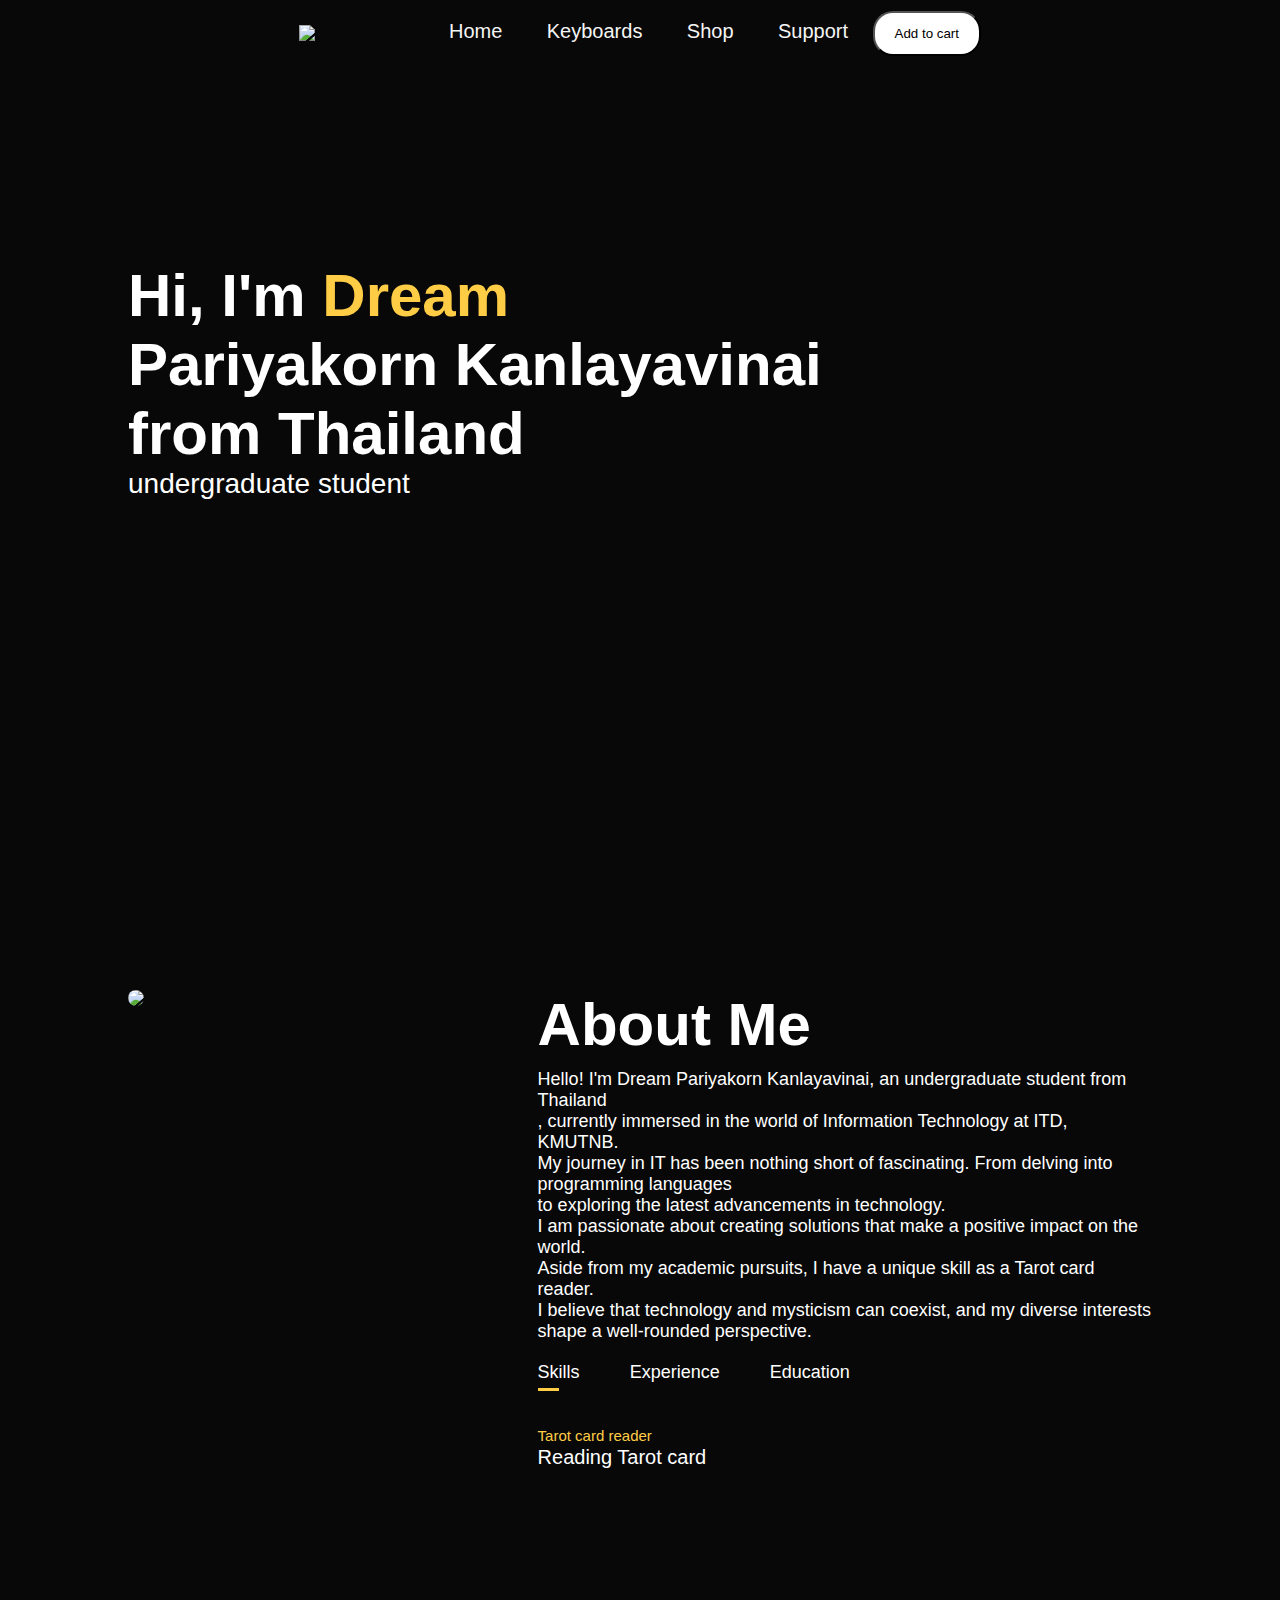
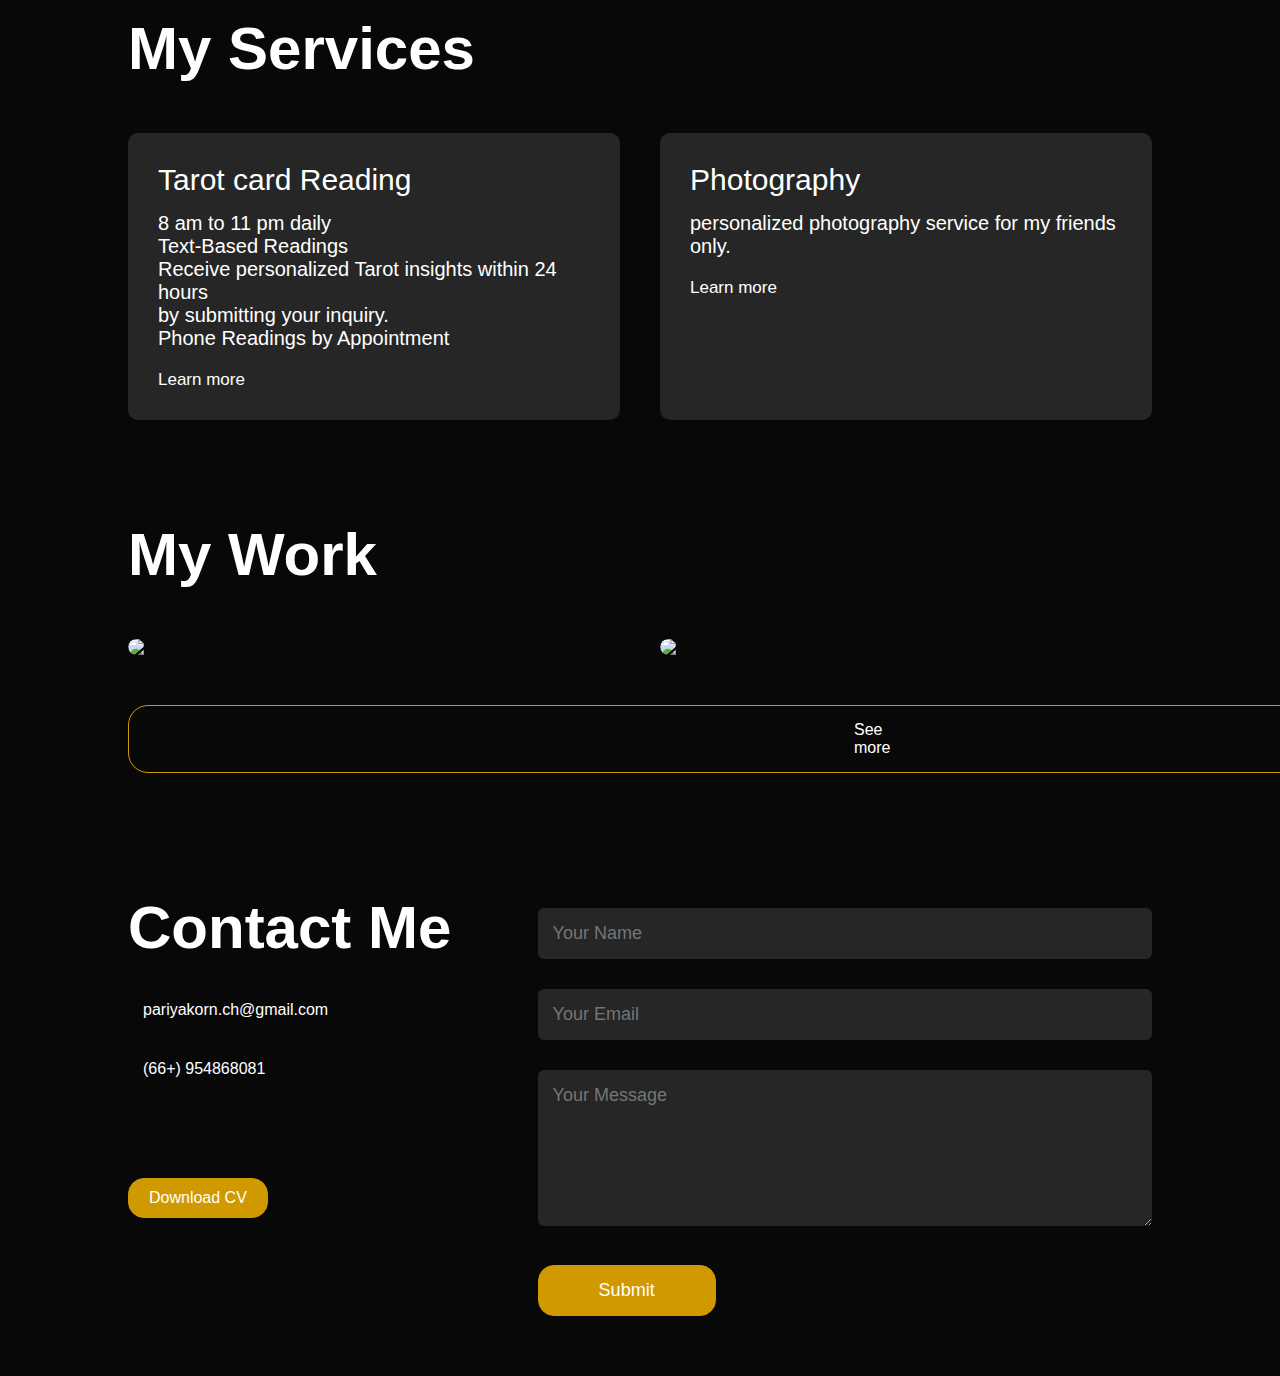
==== Project_I-Landing Page/index.html @ 64e2fbdd "kjkljl" ====
<!DOCTYPE html>
<html lang="en">
<head>
    <meta charset="UTF-8">
    <meta http-equiv="X-UA-Compatible" content="IE=edge">
    <meta name="viewport" content="width=device-width, initial-scale=1.0">
    <title>Landing Page</title>
    <link rel="stylesheet" href="style.css">
    <!-- link this file to another file by link -->
    <script src="https://kit.fontawesome.com/a10b6f4a52.js" crossorigin="anonymous"></script>
</head>
<body>
<div id="header">
    <div class="container">
        
        <nav class="nav">
            <div class="main-nav">
                <img src="images/LastOneLogo.png " class="logo">
            <ul class="link", id="sidemenu">
                
                <li><a href="#header">Home</a></li>
                <li><a href="#keyboard">Keyboards</a></li>
                <li><a href="#shop">Shop</a></li>
                <li><a href="#Support">Support</a></li>

                <nav class="sub-nav">
                    
                    <button a  href="#" class="buy"><i class="fas fa-shopping-cart"></i>Add to cart</a>
                </nav>

              
                
                
            </ul>
            

            </div>

           



        </nav>
 
       

        





        <div class="header-text">
        <h1>Hi, I'm <span>Dream</span>
            <br> Pariyakorn Kanlayavinai <br>from Thailand</h1>
        <p>undergraduate student</p>
        </div>
    </div>
</div>
<!-- --------about-------- -->
<div id="about">
<div class="container">
 <div class="row">
    <div class="about-col-1">
        <img src="images/dreampic13.jpg" />
    </div>
    
    <div class="about-col-2">
        <h1 class="subtitle">About Me</h1>
        <p>Hello! I'm Dream Pariyakorn Kanlayavinai, an undergraduate student from Thailand
            <br>, currently immersed in the world of Information Technology at ITD, KMUTNB.
            <br> My journey in IT has been nothing short of fascinating. From delving into programming languages 
            <br>to exploring the latest advancements in technology.
             <br>I am passionate about creating solutions that make a positive impact on the world.
            <br>Aside from my academic pursuits, I have a unique skill as a Tarot card reader. 
            <br>I believe that technology and mysticism can coexist, and my diverse interests shape a well-rounded perspective.</p>

        <div class="tabtitle">
            <p class="tab-links active-link" onclick="opentab('skills')">Skills</p>
            <p class="tab-links" onclick="opentab('experience')">Experience</p>
            <p class="tab-links" onclick="opentab('education')">Education</p>
        </div>
        <div class="tab-contents active-tab" id="skills">
            <ul>
                <li><span>Tarot card reader</span><br>Reading Tarot card </li>
                
        
            </ul>
        </div>

        <div class="tab-contents" id="experience">
            <ul>
                <li><span>2021 - Current</span><br>Tarot card reader </li>
                <li><span>2020</span><br>Staff of Teacher's Day Observation Ceremony
                <br>at Satriwithaya School</li>
                <li><span>2020</span><br>Student council at Satriwithaya School</li>
                <li><span>2020</span><br>Class leader at Satriwithaya School</li>
            </ul>
        </div>

        <div class="tab-contents" id="education">
            <ul>
                <li><span>Current</span><br>ITD, KMUTNB</li>
                <li><span>2022</span><br>General Education Development Diploma</li>
                <li><span>2019</span><br>Math Classroom, Satriwithaya School</li>
            </ul>
        </div>
    </div>
 </div>
</div>
</div>
<!-- -------service-------- -->

<div id="services">
    <div class="container">
        <h1 class="subtitle">My Services</h1>
        <div class="services-list">
            <div>
                <i class="fa-solid fa-wand-magic-sparkles"></i>
                <h2>Tarot card Reading</h2>
                <p>8 am to 11 pm daily
                    <br>Text-Based Readings
                    <br>Receive personalized Tarot insights within 24 hours 
                    <br>by submitting your inquiry.
                <br>Phone Readings by Appointment
                </p>
                <a href="https://instagram.com/d_dreaminn?igshid=MTNiYzNiMzkwZA%3D%3D&utm_source=qr">
                    Learn more</a>
            </div>

            <div>
                <i class="fa-solid fa-camera"></i>
                <h2>Photography</h2>
                <p>personalized photography service for my friends only.</p>
                <a href="https://drive.google.com/drive/folders/1_X9T_u9dDRBjNhxopcc8RG3GTYtfMDlb?usp=drive_link">
                    Learn more</a>
            </div>

            
        
        
        
        
        
        </div>
    </div>
</div>
<!-- --------portfolio----------- -->


<div id="portfolio">

    <div class="container">
        <h1 class="subtitle">My Work</h1>
            <div class="work-list">
    <div class="work">
        <img src="images/work03.jpg">
        <div class="layer">
            <h3>Tarot Readings</h3>
            <p>Tarot readings can provide individuals with insights 
                <br>into their lives
                , helping them gain a better understanding of current situations, relationships, and personal challenges.
            <br>Which can empower individuals to make informed decisions. 
            <br>By offering a different perspective on their circumstances. </p>
            <a href="https://instagram.com/d_dreaminn?igshid=MTNiYzNiMzkwZA%3D%3D&utm_source=qr">
                <i class="fa-solid fa-arrow-up-right-from-square"></i></a>
        </div>


    </div>

    <div class="work">
    <img src="images/work05.jpg">
    <div class="layer">
        <h3>Freelance Photographer</h3>
        <p>Photographers have the ability to freeze moments in time,
            <br> preserving memories for individuals, families, and communities. 
            <br>This aspect of the job can be personally rewarding and meaningful.</p>
        <a href="https://instagram.com/midnightspace.pic?igshid=MTNiYzNiMzkwZA%3D%3D&utm_source=qr">
            <i class="fa-solid fa-arrow-up-right-from-square"></i></a>
    </div>

    </div>






            </div>
<a href="https://www.instagram.com/s/aGlnaGxpZ2h0OjE3OTI0MzA3ODI2NzI4NDEw?story_media_id=2618883018173754652&igshid=MzRlODBiNWFlZA==" 
class="btn">See more</a>
    </div>
</div>

<!-- --------contact---------- -->
<div id="contact">
    <div class="container">
        <div class="row">
            <div class="contact-left">
                <h1 class="subtitle">Contact Me</h1>
                <p><i class="fa-solid fa-paper-plane"></i>pariyakorn.ch@gmail.com</p>
                <p><i class="fa-solid fa-phone"></i>(66+) 954868081</p>
                
                <div class="social-icon">
                    <a href="https://www.facebook.com/pariyakorn.kanlayavinai"><i class="fa-brands fa-facebook"></i></a>
                    <a href="https://instagram.com/d_dreaminn?igshid=MTNiYzNiMzkwZA%3D%3D&utm_source=qr">
                        <i class="fa-brands fa-square-instagram"></i></a>
                    <a href="https://line.me/ti/p/OzZ4C4pS9g"><i class="fa-brands fa-line"></i></a>
                    
                </div>
                <a href="images/Pariyakorn-cv.pdf" download class="btn2 btn3">Download CV</a>
            </div>
            <div class="contact-right">
                <form name="submit-to-google-sheet">
                    <input type="text" name="Name" placeholder="Your Name" required>
                    <input type="email" name="Email" placeholder="Your Email" required>
                    <textarea name="Message" rows="6" placeholder="Your Message" required></textarea>
                    <button type="submit" class="btn2 btn4">Submit</button>
                </form>
                <span id = "msg"></span>
            </div>
        </div>
    </div>
   
</div>

<form name="submit-to-google-sheet">
    
  </form>
   
  <script>
    const scriptURL = 'https://script.google.com/macros/s/AKfycby9suZ0kDN1NLi9t87YFMqX18UCsh56i9BEvLGfGv8i97RIwNZpFeJM4MzlOVLIePM4/exec'
    const form = document.forms['submit-to-google-sheet']
    const msg = document.getElementById("msg")
  
    form.addEventListener('submit', e => {
      e.preventDefault()
      fetch(scriptURL, { method: 'POST', body: new FormData(form)})
        .then(response => {
            msg.innerHTML = "Message sent successfully"
            setTimeout(function(){
                msg.innerHTML = " "
            
        },5000)

        form.reset()
    })
        .catch(error => console.error('Error!', error.message))
    })
  </script>
















<script>

var tablinks = document.getElementsByClassName("tab-links");
var tabcontents = document.getElementsByClassName("tab-contents");

function opentab(tabname) {
    for (var i = 0; i < tablinks.length; i++) {
        tablinks[i].classList.remove("active-link");
    }
    for (var i = 0; i < tabcontents.length; i++) {
        tabcontents[i].classList.remove("active-tab");
    }
    event.currentTarget.classList.add("active-link");
    document.getElementById(tabname).classList.add("active-tab");
}

</script>





</body>
</html>
---- Project_I-Landing Page/style.css ----
*{
    margin: 0;
    padding: 0;
    font-family: 'Poppins', sans-serif;
    box-sizing: border-box;
    
    }
    html{
        scroll-behavior: smooth;
    }
    
    
    
    body{
        background: #080808;
        color: #fff;
    }
    #header{
        width: 100%;
        height: 100vh;
        background-image: url("images/dreampic11.jpg");
        /* folder's name / name of the pic */
        background-size: cover;
        background-position: center;
        
    }
    .container{
        padding: 10px 10%;
    }
    
    .main-nav {
        display: flex;
        align-items: center;
        justify-content: center;
        flex-wrap: wrap;
    }
    
    .sub-nav {
        display: inline-flex;
        align-items: stretch;
        justify-content: space-between;
        flex-wrap: wrap;
    }
    
    .logo {
        width: 130px;
        justify-content: space-between;
    
    }
    
    .buy {
        background-color: white;
        padding: 13px 20px;
        border-radius: 20px;
        justify-content: space-between;
    }

    .buy::after{
        transition: 1s;
    }

    .buy:hover{
        cursor: pointer;
        transition: 1s;
        background-color: rgb(181, 126, 92);
        
    }
    
    
    nav ul li{
        display: inline-block;
        list-style: none;
        margin: 10px 20px;
        align-items: center;
    }
    
    nav ul li a{
        color: whitesmoke;
        text-decoration: none;
        font-size: 20px;
        position: center;
    }
    nav ul li a::after{
        content: '';
        width: 0;
        height: 3px;
        background: rgb(255, 205, 69);
        position: absolute;
        left: 0;
        bottom: -6px;
        transition: 0.5s;
    }
    nav ul li a:hover::after{
        width: 100%;
    }
    
    .header-text{
        margin-top: 20%;
        font-size: 28px;
        color       : white;
    
    }
    .header-text h1{
        font-size: 60px;
        margin-top: 20px;
        color: white;
    }
    .header-text h1 span{
        color: rgb(255, 205, 69);
    }
    /* --------about---------- */
    #about{
        padding: 80px 0;
        color: white;
    }
    .row{
        display: flex;
        /* to get the text side by side (flex) */
        justify-content: space-between;
        flex-wrap: wrap;
    }
    .about-col-1{
        flex-basis: 35%;
        /* size of flex item */
    }
    .about-col-1 img{
        width: 100%;
        border-radius: 15px;
    }
    .about-col-2{
        flex-basis: 60%;
        
    }
    .about-col-2 p{
        font-size: 18px;
    }
    .subtitle{
        font-size: 60px;
        font-weight: 600;
        color: white;
        margin-bottom: 10px;
    }
    .tabtitle{
        display: flex;
        margin: 20px 0 40px;
    }
    .tab-links{
        margin-right: 50px;
        font-size: 18px;
        font-weight: 500;
        cursor: pointer;
        position: relative;
    }
    .tab-links::after{
        content: '';
        width: 0;
        height: 3px;
        background: rgb(255, 205, 69);
        position: absolute;
        left: 0;
        bottom: -8px;
        transition: 0.5s;
    }
    
    .tab-links.active-link::after{
    width: 50%;
    }
    
    .tab-contents ul li{
        list-style: none;
        margin: 15px 0;
        font-size: 20px;
    }
    
    .tab-contents ul li span{
        color: rgb(255, 205, 69);
        font-size: 15px;
        
    }
    .tab-contents{
        display: none;
    }
    
    .tab-contents.active-tab{
        display: block;
    }
    
    .sub-title{
        font-size: 60px;
        font-weight: 600;
        color: white;
        margin-left: 200px;
        width: 100%;
    
    }
    
    #resume{
    padding: 50px 0;
    }
    
    /* --------services-------- */
    #services{
        padding: 30px 0;
    }
    .services-list{
        display: grid;
        grid-template-columns: repeat(auto-fit, minmax(250px, 1fr));
        grid-gap: 40px;
        margin-top: 50px;
    }
    
    .services-list div{
        background: #262626;
        padding: 30px;
        font-size: 13px;
        font-weight: 300;
        border-radius: 10px;
        transition: background 0.5s, transform 0.5s;
    }
    
    .services-list div i{
        font-size: 50px;
        margin-bottom: 30px;
    }
    
    .services-list div h2{
        font-size: 30px;
        font-weight: 500;
        margin-bottom: 15px;
    
    }
    
    .services-list div a{
        text-decoration: none;
        color: white;
        font-size: 17px;
        margin-top: 20px;
        display: inline-block;
    }
    
    .services-list div:hover{
        background: rgb(209, 153, 0);
        transform: translateY(-10px);
        /* translateY = translate to xyz, so this code will move little bit to the right */
    }
    .services-list p{
        font-size: 20px;
    }
    
    
    /* --------portfolio--------- */
    
    #portfolio{
        padding: 50px 0;
    }
    
    .work-list{
        display: grid;
        grid-template-columns: repeat(auto-fit, minmax(250px, 1fr));
        grid-gap: 40px;
        margin-top: 50px;
    }
    
    .work{
        border-radius: 10px;
        position: relative;
        overflow: hidden;
    }
    
    .work img{
        width: 100%;
        border-radius: 10px;
        display: block;
        transition: transform 0.5s;
    }
    
    .layer{
        width: 100%;
        height: 0;
        background: linear-gradient(rgba(0, 0, 0,0.5), rgb(209, 153, 0));
        border-radius: 10px;
        position: absolute;
        left: 0;
        bottom: 0;
        overflow: hidden;
        display: flex;
        align-items: center;
        justify-content: center;
        flex-direction: column;
        padding: 0 40px;
        text-align: center;
        font-size: 22px;
        transition: height 0.5s;
    }
    
    .layer h3{
        font-weight: 500;
        margin-bottom: 20px;
    }
    
    .layer a{
        margin-top: 20px;
        color: rgb(209, 153, 0);
        text-decoration: none;
        font-size: 18px;
        line-height: 60px;
        background: white;
        width: 60px;
        height: 60px;
        border-radius: 50%;
        text-align: center;
    }
    .work:hover img{
        transform: scale(1.1);
    }
    
    .work:hover .layer{
        height: 100%;
    }
    
    .btn{
        display: block;
        margin: 50px auto;
        width: fit-content;
        border: 1px solid rgb(209, 153, 0);
        padding: 15px 725px;
        border-radius: 20px;
        text-decoration: none;
        color: white;
        transition: background 0.5s;
    }
    
    .btn:hover{
        background: rgb(209, 153, 0);
    }
    
    /* ------contact-------- */
    
    .contact-left{
        flex-basis: 35%;
    }
    
    .contact-right{
        flex-basis: 60%;
    }
    
    .contact-left p{
        margin-top: 30px;
    }
    
    .contact-left p i{
        color: rgb(255, 205, 69);
        margin-right: 15px;
        font-size: 25px;
    }
    
    .social-icon{
        margin-top: 30px;
    }
    
    .social-icon a{
        text-decoration: none;
        font-size: 30px;
        margin-right: 15px;
        color: #ababab;
        display: inline-block;
        transition: transform 0.5s;
    }
    
    .social-icon a:hover{
        color: rgb(255, 205, 69);
        transform: translateY(-5px);
    
    }
    
    
    
    .btn2 {
        display: inline-block;
        margin: 50px auto;
        padding: 10px 20px; /* Adjust the padding as needed */
        border: 1px solid rgb(209, 153, 0);
        border-radius: 16px;
        text-decoration: none;
        color: white;
        transition: background 0.5s;
        transition: transform 0.5s;
    }
    
    .btn2:hover {
        background: rgb(209, 153, 0);
        transform: translateY(-3px);
    }
    
    .btn2.btn3{
        display: inline block;
        background-color: rgb(209, 153, 0);
    }
    
    .btn2.btn4 {
        display: inline-block;
        margin: 50px auto;
        padding: 10px 20px; /* Adjust the padding as needed */
        border: 1px solid rgb(209, 153, 0);
        border-radius: 16px;
        text-decoration: none;
        color: white;
        background-color: rgb(209, 152, 0);
        transition: background 0.5s;
        transition: transform 0.5s;
    }
    
    .btn2.btn4:hover {
        background: rgb(209, 153, 0);
        transform: translateY(-3px);
    }
    
    .contact-right form{
        width: 100%;
    }
    form input, form textarea{
        width: 100%;
        border: 0;
        outline: none;
        background: #262626;
        padding: 15px;
        margin: 15px 0;
        color: #fff;
        font-size: 18px;
        border-radius: 6px;
        
    }
    form .btn2.btn4{
        padding: 14px 60px;
        font-size: 18PX;
        margin-top: 20PX;
        cursor: pointer;
    
    }
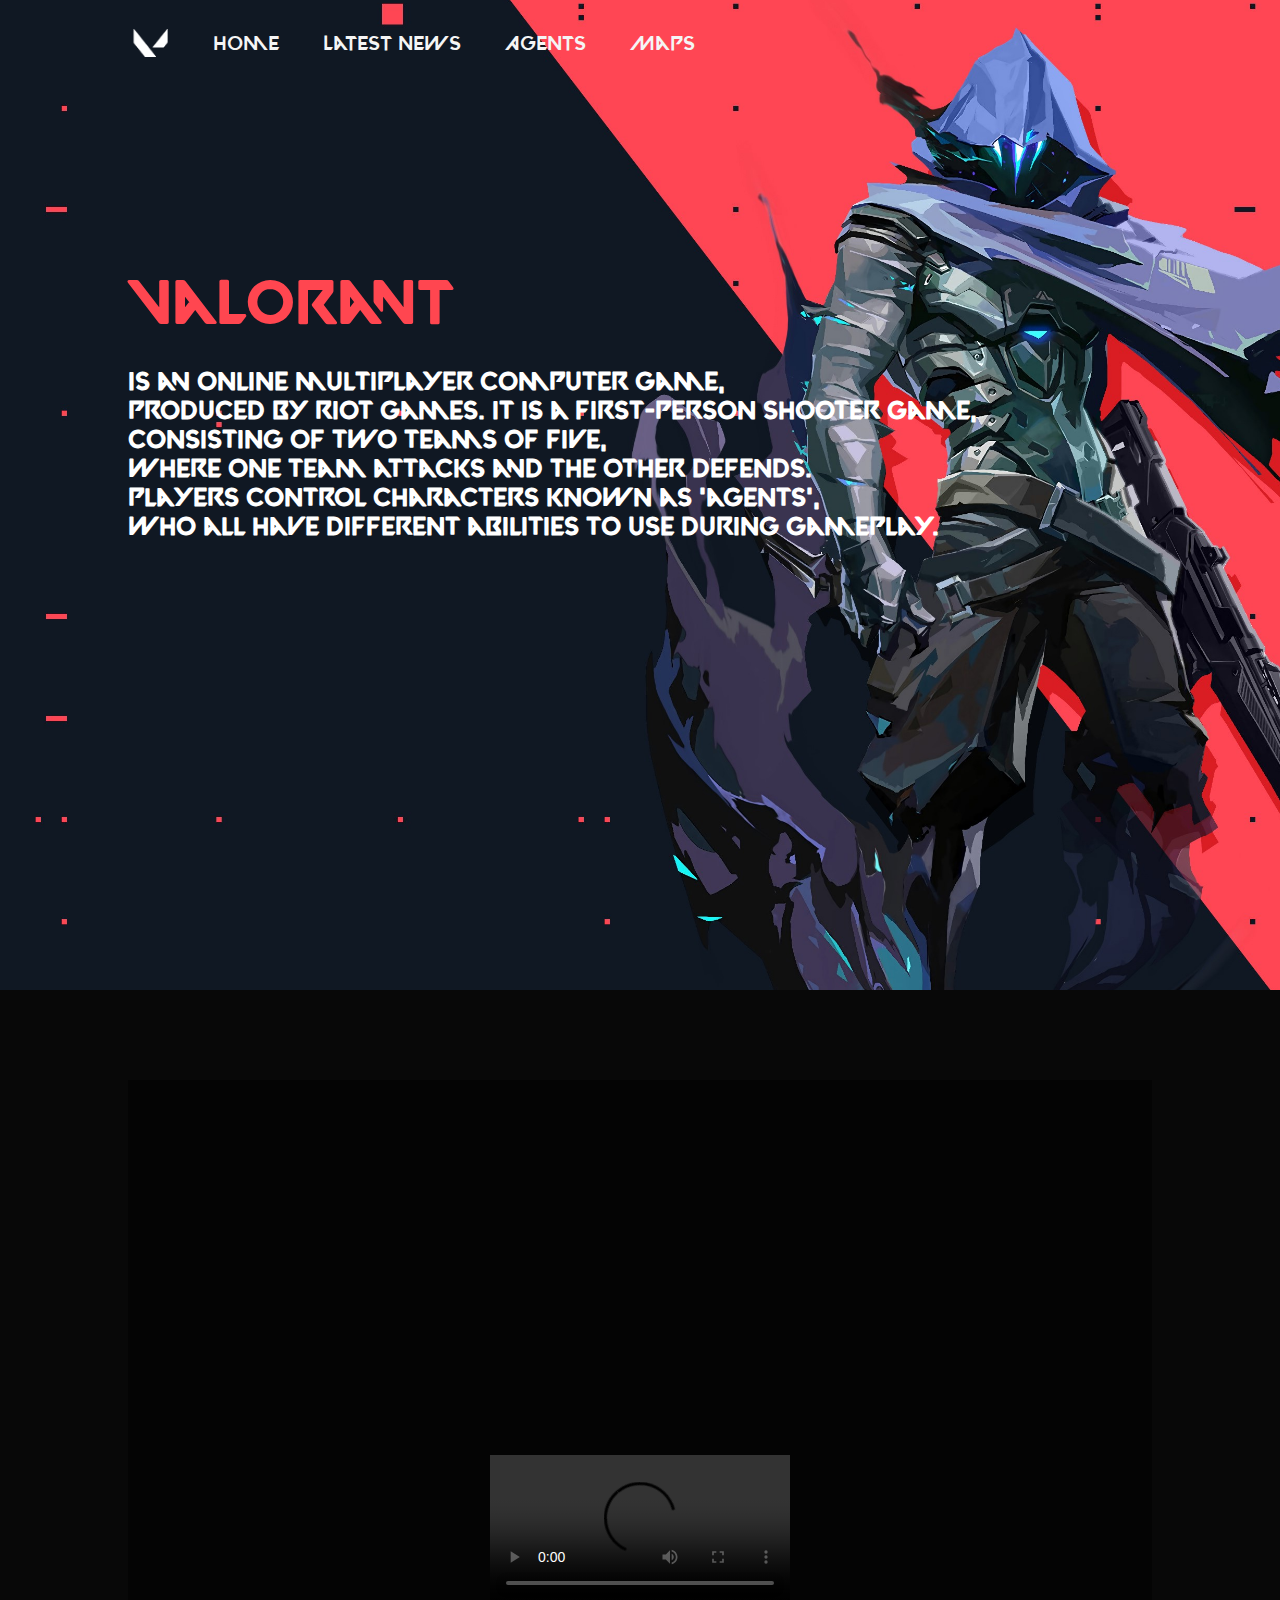
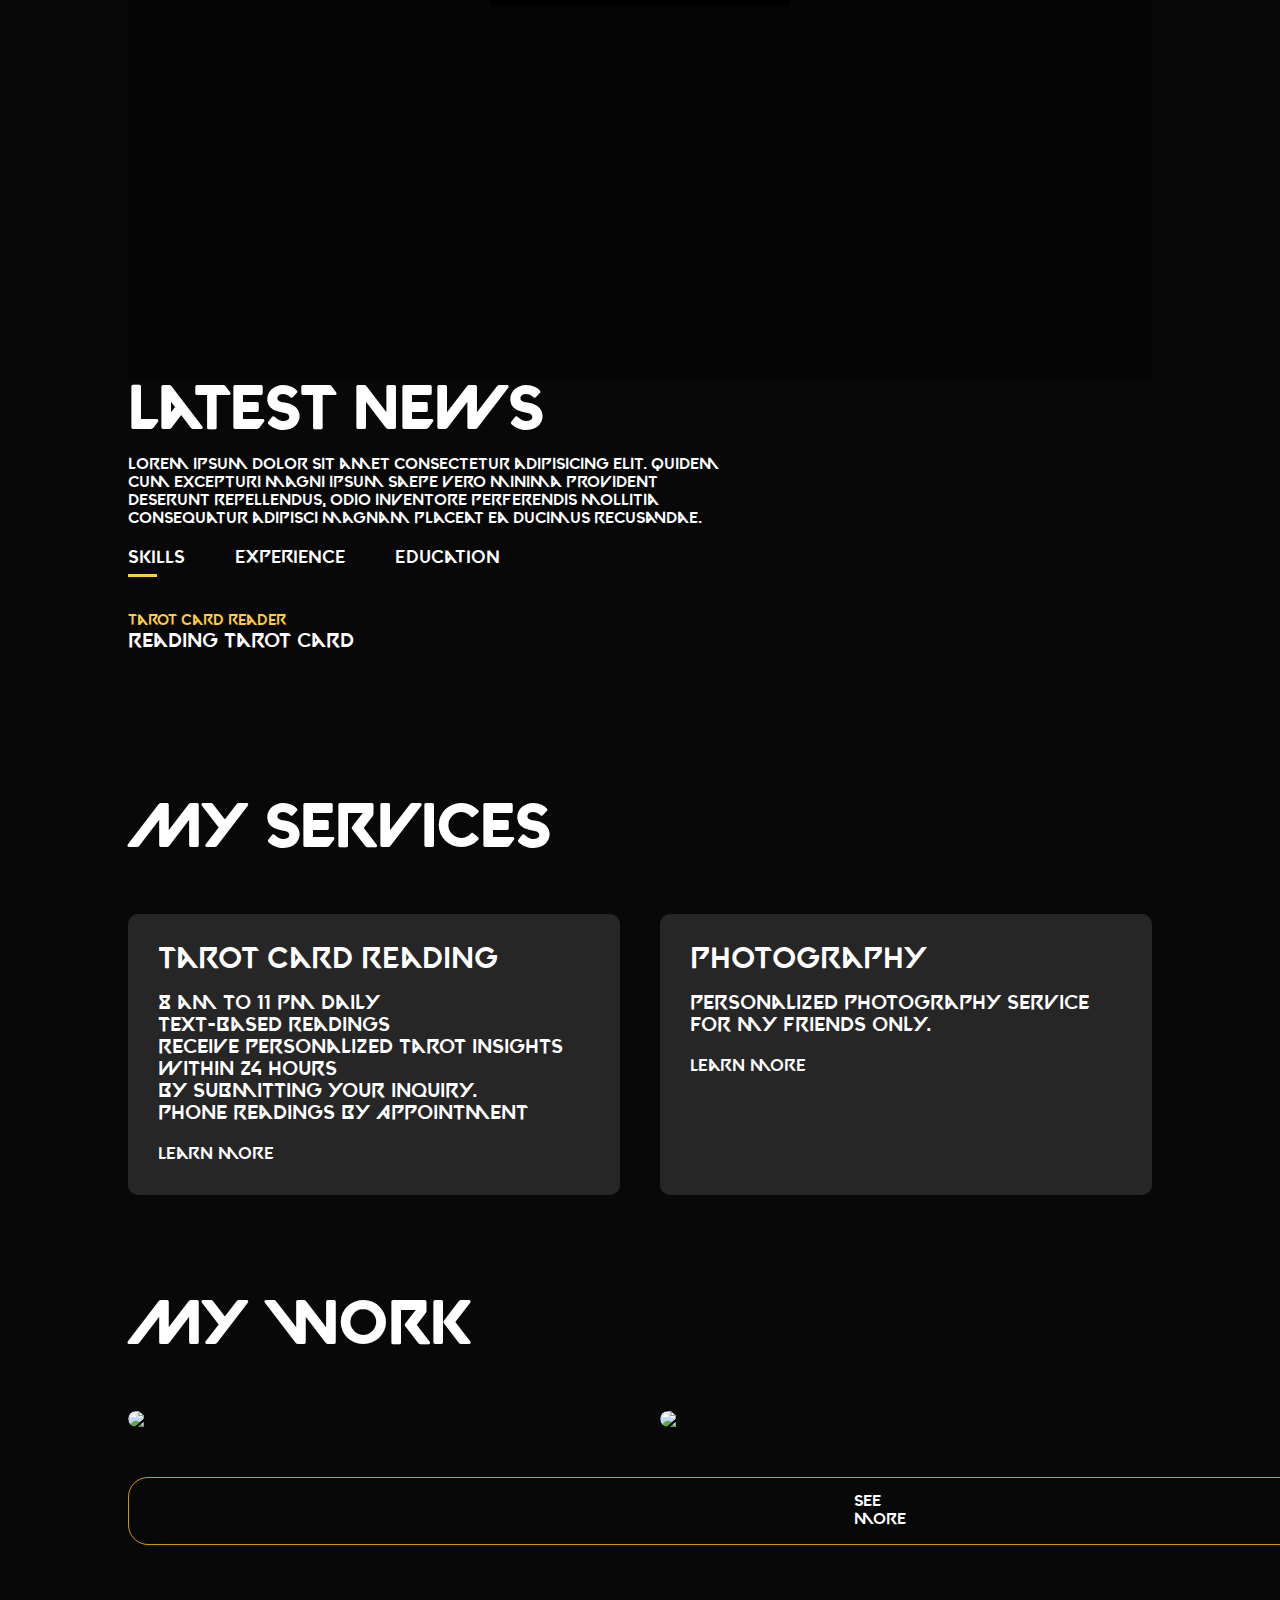
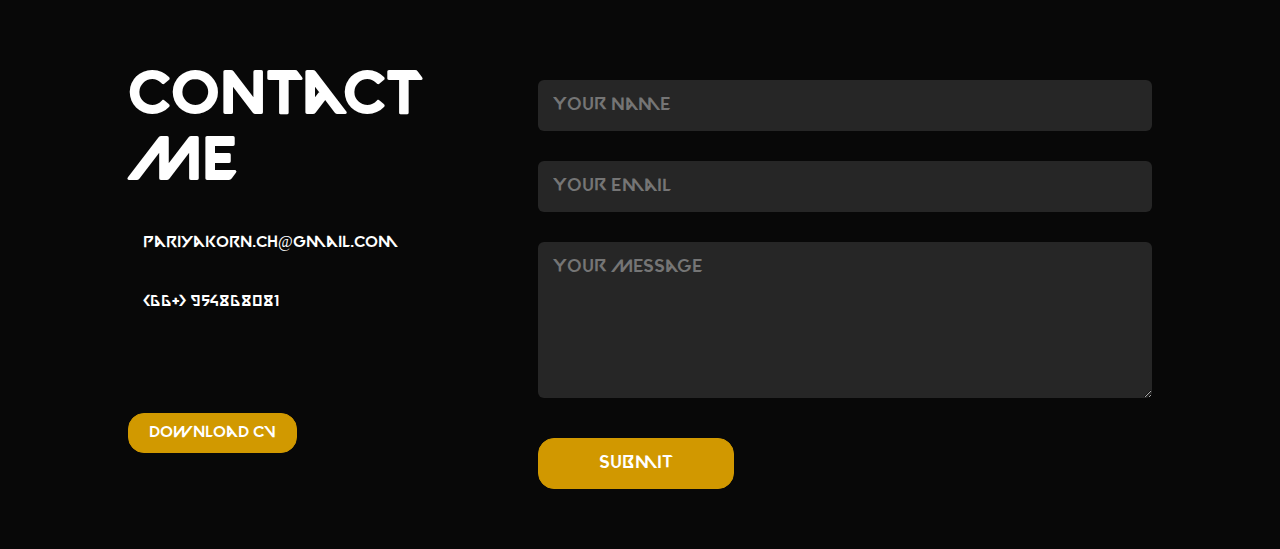
==== commit 5e167c50: "i hate coding" ====
--- a/Project_I-Landing Page/index.html
+++ b/Project_I-Landing Page/index.html
@@ -4,7 +4,7 @@
     <meta charset="UTF-8">
     <meta http-equiv="X-UA-Compatible" content="IE=edge">
     <meta name="viewport" content="width=device-width, initial-scale=1.0">
-    <title>Landing Page</title>
+    <title>Portfolio-Website</title>
     <link rel="stylesheet" href="style.css">
     <!-- link this file to another file by link -->
     <script src="https://kit.fontawesome.com/a10b6f4a52.js" crossorigin="anonymous"></script>
@@ -12,48 +12,34 @@
 <body>
 <div id="header">
     <div class="container">
-        
-        <nav class="nav">
-            <div class="main-nav">
-                <img src="images/LastOneLogo.png " class="logo">
+    
+        <nav>
+            <a href="index.html" class="logo-container">
+                <img src="img/Logo.png" alt="logo" class="logo">
+            </a>
+            
+
             <ul class="link", id="sidemenu">
-                
                 <li><a href="#header">Home</a></li>
-                <li><a href="#keyboard">Keyboards</a></li>
-                <li><a href="#shop">Shop</a></li>
-                <li><a href="#Support">Support</a></li>
-
-                <nav class="sub-nav">
-                    
-                    <button a  href="#" class="buy"><i class="fas fa-shopping-cart"></i>Add to cart</a>
-                </nav>
-
-              
-                
-                
-            </ul>
-            
-
-            </div>
-
+                <li><a href="#News">latest News</a></li>
+                <li><a href="#Agents">Agents</a></li>
+                <li><a href="#Maps">Maps</a></li>
+                
+                
+                
+            </ul>
            
-
-
-
         </nav>
- 
-       
-
-        
-
-
-
-
 
         <div class="header-text">
-        <h1>Hi, I'm <span>Dream</span>
-            <br> Pariyakorn Kanlayavinai <br>from Thailand</h1>
-        <p>undergraduate student</p>
+        <h1> <span>Valorant</span>
+            <br><br> is an online multiplayer computer game,
+             <br>produced by Riot Games. It is a first-person shooter game, 
+             <br>consisting of two teams of five, 
+             <br>where one team attacks and the other defends. 
+             <br>Players control characters known as ‘agents’,
+             <br> who all have different abilities to use during gameplay. </h1>
+        
         </div>
     </div>
 </div>
@@ -62,18 +48,26 @@
 <div class="container">
  <div class="row">
     <div class="about-col-1">
-        <img src="images/dreampic13.jpg" />
+        <div class="video-overlay">
+
+            <video controls>
+                <source src="ValoWP.mp4" type="video/mp4" class="video">
+            </video>
+
+        </div>
+        
     </div>
     
     <div class="about-col-2">
-        <h1 class="subtitle">About Me</h1>
-        <p>Hello! I'm Dream Pariyakorn Kanlayavinai, an undergraduate student from Thailand
-            <br>, currently immersed in the world of Information Technology at ITD, KMUTNB.
-            <br> My journey in IT has been nothing short of fascinating. From delving into programming languages 
-            <br>to exploring the latest advancements in technology.
-             <br>I am passionate about creating solutions that make a positive impact on the world.
-            <br>Aside from my academic pursuits, I have a unique skill as a Tarot card reader. 
-            <br>I believe that technology and mysticism can coexist, and my diverse interests shape a well-rounded perspective.</p>
+        <h1 class="subtitle">Latest News</h1>
+        
+        <p>Lorem ipsum dolor sit amet consectetur 
+            adipisicing elit. Quidem cum excepturi magni ipsum 
+            saepe vero minima provident deserunt repellendus, odio inventore
+             perferendis mollitia consequatur adipisci magnam placeat ea ducimus
+              recusandae.
+            
+        </p>
 
         <div class="tabtitle">
             <p class="tab-links active-link" onclick="opentab('skills')">Skills</p>
--- a/Project_I-Landing Page/style.css
+++ b/Project_I-Landing Page/style.css
@@ -1,7 +1,13 @@
+@font-face {
+    font-family: "Valorant";
+    src: url("ValorantFont.ttf");
+}
+
+
 *{
     margin: 0;
     padding: 0;
-    font-family: 'Poppins', sans-serif;
+    font-family: "Valorant";
     box-sizing: border-box;
     
     }
@@ -17,74 +23,58 @@
     }
     #header{
         width: 100%;
-        height: 100vh;
-        background-image: url("images/dreampic11.jpg");
+        height: 110vh;
+        background-image: url("img/1stPageWall.png");
         /* folder's name / name of the pic */
         background-size: cover;
         background-position: center;
         
     }
-    .container{
-        padding: 10px 10%;
-    }
-    
-    .main-nav {
+    .container
+    {padding: 10px 10%;
+    }
+    
+    nav{
         display: flex;
         align-items: center;
-        justify-content: center;
+        margin-top: 10px;
         flex-wrap: wrap;
     }
     
-    .sub-nav {
-        display: inline-flex;
-        align-items: stretch;
-        justify-content: space-between;
-        flex-wrap: wrap;
+    .logo-container {
+        display: inline-block; 
     }
     
     .logo {
-        width: 130px;
-        justify-content: space-between;
-    
-    }
-    
-    .buy {
-        background-color: white;
-        padding: 13px 20px;
-        border-radius: 20px;
-        justify-content: space-between;
+        width: 45px;
+        margin-right: 20px;
+        filter: grayscale(100%); /* Initial grayscale effect */
+        transition: filter 0.5s, margin-right 0.5s; /* Smooth transition for filter and margin-right */
+    }
+    
+    .logo:hover {
+        filter: none; /* Remove grayscale effect on hover */
+        margin-right: 25px; /* Adjust the margin on hover if desired */
+        cursor: pointer;
     }
 
-    .buy::after{
-        transition: 1s;
-    }
-
-    .buy:hover{
-        cursor: pointer;
-        transition: 1s;
-        background-color: rgb(181, 126, 92);
-        
-    }
-    
-    
     nav ul li{
         display: inline-block;
         list-style: none;
         margin: 10px 20px;
-        align-items: center;
     }
     
     nav ul li a{
         color: whitesmoke;
         text-decoration: none;
         font-size: 20px;
-        position: center;
+        position: relative;
     }
     nav ul li a::after{
         content: '';
         width: 0;
         height: 3px;
-        background: rgb(255, 205, 69);
+        background: rgb(255,70,80);
         position: absolute;
         left: 0;
         bottom: -6px;
@@ -101,12 +91,13 @@
     
     }
     .header-text h1{
+        font-size: 25px;
+        margin-top: 50px;
+        color: white;
+    }
+    .header-text h1 span{
+        color: rgb(255,70,80);
         font-size: 60px;
-        margin-top: 20px;
-        color: white;
-    }
-    .header-text h1 span{
-        color: rgb(255, 205, 69);
     }
     /* --------about---------- */
     #about{
@@ -120,19 +111,36 @@
         flex-wrap: wrap;
     }
     .about-col-1{
-        flex-basis: 35%;
-        /* size of flex item */
-    }
-    .about-col-1 img{
-        width: 100%;
-        border-radius: 15px;
-    }
-    .about-col-2{
+        position: relative;
+            width: 100%;
+            height: 100vh;
+            overflow: hidden;
+        
+    }
+    .about-col-2 {
         flex-basis: 60%;
-        
-    }
-    .about-col-2 p{
-        font-size: 18px;
+        position: relative;
+        overflow: hidden;
+    }
+    
+    .video-overlay {
+        position: absolute;
+        top: 0;
+        left: 0;
+        width: 100%;
+        height: 100%;
+        display: flex;
+        flex-direction: column;
+        align-items: center;
+        justify-content: center;
+        color: white;
+        text-align: center;
+        background: rgba(0, 0, 0, 0.5); /* Adjust the alpha value for the overlay darkness */
+    }
+    
+    .video-overlay h2,
+    .video-overlay p {
+        margin: 10px;
     }
     .subtitle{
         font-size: 60px;
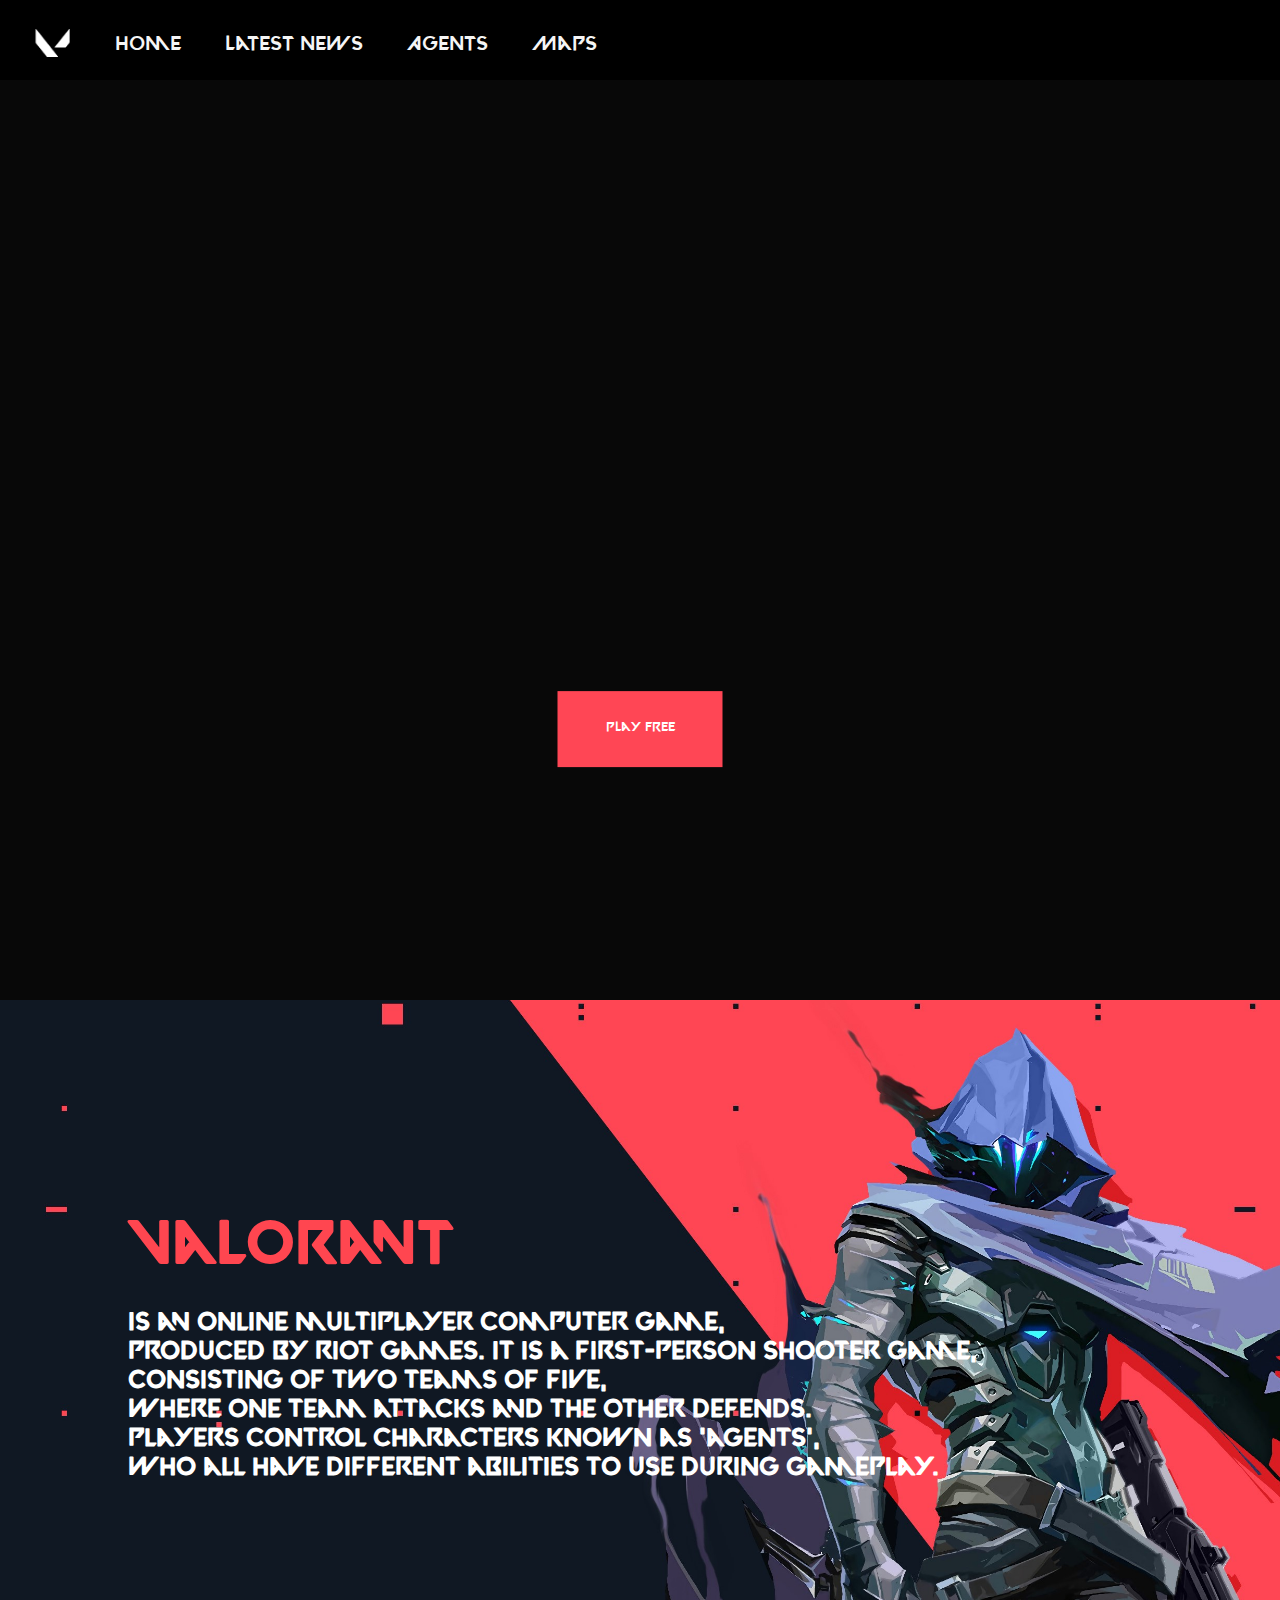
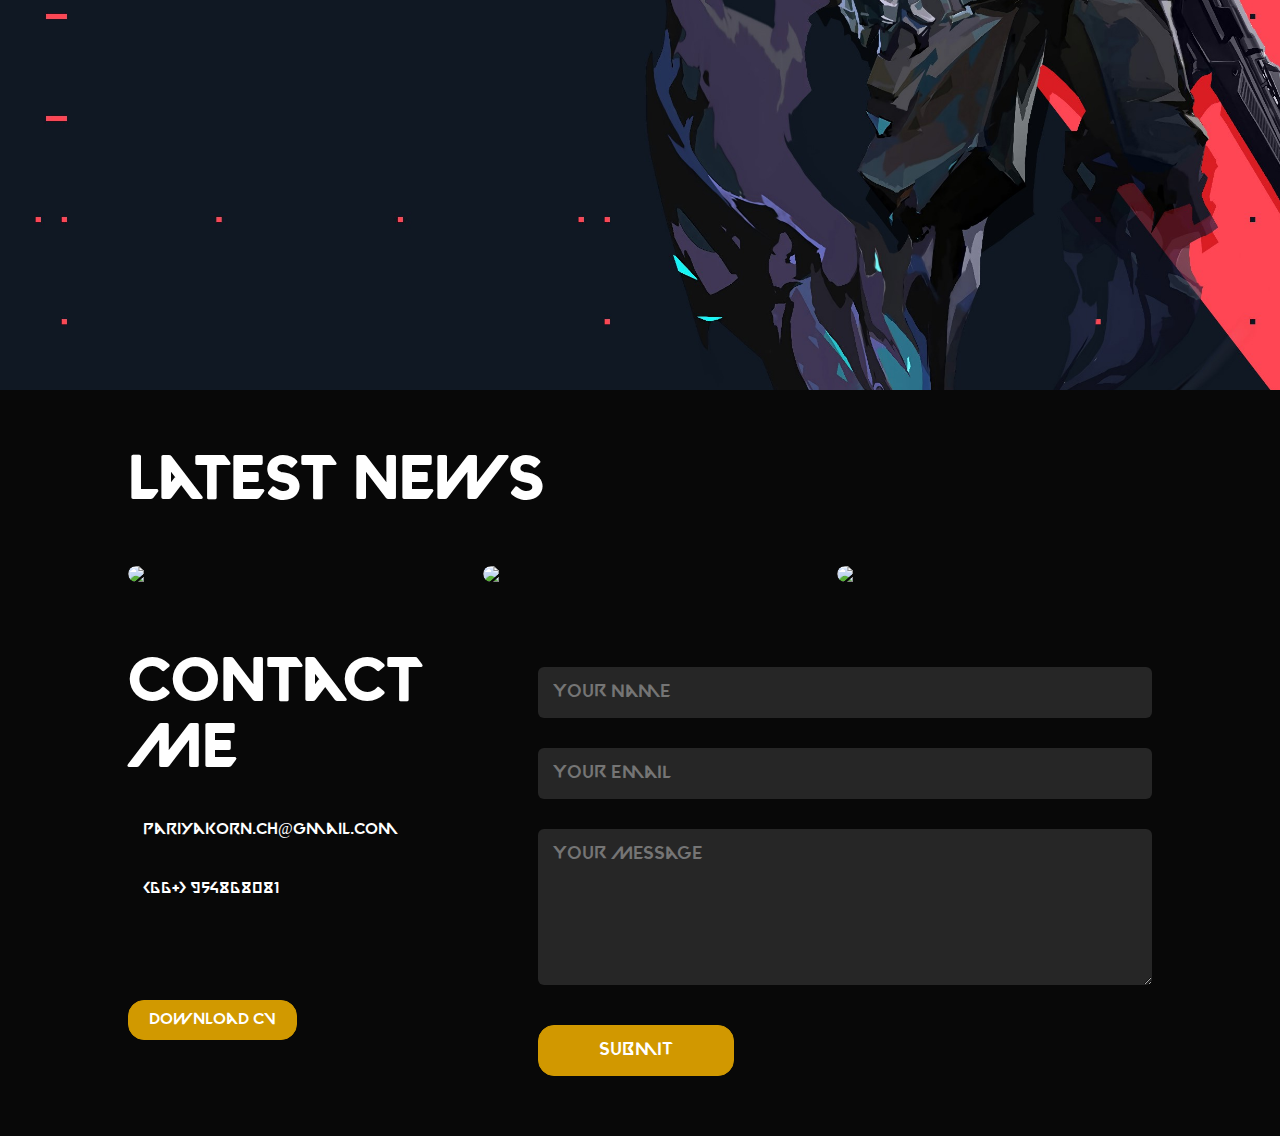
==== commit aa2ff610: "." ====
--- a/Project_I-Landing Page/index.html
+++ b/Project_I-Landing Page/index.html
@@ -1,285 +1,292 @@
 <!DOCTYPE html>
 <html lang="en">
-<head>
-    <meta charset="UTF-8">
-    <meta http-equiv="X-UA-Compatible" content="IE=edge">
-    <meta name="viewport" content="width=device-width, initial-scale=1.0">
+  <head>
+    <meta charset="UTF-8" />
+    <meta http-equiv="X-UA-Compatible" content="IE=edge" />
+    <meta name="viewport" content="width=device-width, initial-scale=1.0" />
     <title>Portfolio-Website</title>
-    <link rel="stylesheet" href="style.css">
-    <!-- link this file to another file by link -->
+    <link rel="stylesheet" href="style.css" />
     <script src="https://kit.fontawesome.com/a10b6f4a52.js" crossorigin="anonymous"></script>
-</head>
-<body>
-<div id="header">
-    <div class="container">
-    
-        <nav>
+  </head>
+  <style>
+    .head-hero{
+        height: 1000px;
+        width: 100%;
+    }
+
+    .container-hero {
+      background-color: #000000; /* Set background color as needed */
+      padding: 10px; /* Add padding for spacing */
+      position: fixed;
+      top: 0;
+      width: 100%;
+      z-index: 1000; /* Set a high z-index to ensure it stays above other elements */
+    }
+
+    .space-header-hero {
+        margin-left: 20px;
+    }
+
+    #player {
+            pointer-events: none;
+        }
+
+    #centerButton {
+            position: absolute;
+            top: 81%;
+            left: 50%;
+            transform: translate(-50%, -50%);
+            background-color: #ff4655;
+            color: #fff;
+            border: none;
+            cursor: pointer;
+            padding: 1.9rem 3rem;
+            text-align: center;
+        }
+</style>
+  <body>
+
+    <div>
+        <div class="container container-hero">
+          <nav class="space-header-hero">
             <a href="index.html" class="logo-container">
-                <img src="img/Logo.png" alt="logo" class="logo">
+              <img src="img/Logo.png" alt="logo" class="logo" />
             </a>
-            
-
-            <ul class="link", id="sidemenu">
-                <li><a href="#header">Home</a></li>
-                <li><a href="#News">latest News</a></li>
-                <li><a href="#Agents">Agents</a></li>
-                <li><a href="#Maps">Maps</a></li>
-                
-                
-                
+  
+            <ul class="link" , id="sidemenu">
+              <li><a href="#header">Home</a></li>
+              <li><a href="#News">latest News</a></li>
+              <li><a href="#Agents">Agents</a></li>
+              <li><a href="#Maps">Maps</a></li>
             </ul>
-           
-        </nav>
-
+          </nav>
+        </div>
+    </div>
+
+    <div class="head-hero">
+        <div>
+            <div>
+                <div id="player"></div>
+                <a href="https://authenticate.riotgames.com/"><button class="centerButton" id="centerButton" onclick="playPause()">Play Free</button></a>
+            </div>
+        </div>
+    </div>
+    
+    <script>
+        // Load the YouTube API code asynchronously
+        var tag = document.createElement('script');
+        tag.src = 'https://www.youtube.com/iframe_api';
+        var firstScriptTag = document.getElementsByTagName('script')[0];
+        firstScriptTag.parentNode.insertBefore(tag, firstScriptTag);
+    
+        // Create a variable to hold the player
+        var player;
+    
+        // Function called when the YouTube API code is ready
+        function onYouTubeIframeAPIReady() {
+            // Create an instance of the YouTube player
+            player = new YT.Player('player', {
+                height: '1080',
+                width: '100%',
+                videoId: 'cn_M-XuMPoE',
+                playerVars: {
+                    autoplay: 1,
+                    loop: 1,
+                    mute: 1,
+                    start: 2,
+                    controls: 0,  // Hide video controls
+                    showinfo: 0,  // Hide video title and uploader information
+                    modestbranding: 1,  // Hide YouTube logo in the control bar
+                    enablejsapi: 1,  // Enable JS API
+                    cc_load_policy: 0,  // Hide subtitles
+                },
+                events: {
+                    'onReady': onPlayerReady,
+                }
+            });
+        }
+    
+        // Function called when the player is ready
+        function onPlayerReady(event) {
+            // You can perform additional actions here if needed
+        }
+    
+        function playPause() {
+            if (player.getPlayerState() == YT.PlayerState.PLAYING) {
+                player.pauseVideo();
+            } else {
+                player.playVideo();
+            }
+        }
+    </script>
+    
+    
+
+
+    <div id="header">
+      <div class="container">
         <div class="header-text">
-        <h1> <span>Valorant</span>
-            <br><br> is an online multiplayer computer game,
-             <br>produced by Riot Games. It is a first-person shooter game, 
-             <br>consisting of two teams of five, 
-             <br>where one team attacks and the other defends. 
-             <br>Players control characters known as ‘agents’,
-             <br> who all have different abilities to use during gameplay. </h1>
-        
-        </div>
-    </div>
-</div>
-<!-- --------about-------- -->
-<div id="about">
-<div class="container">
- <div class="row">
-    <div class="about-col-1">
-        <div class="video-overlay">
-
-            <video controls>
-                <source src="ValoWP.mp4" type="video/mp4" class="video">
-            </video>
-
-        </div>
-        
-    </div>
-    
-    <div class="about-col-2">
-        <h1 class="subtitle">Latest News</h1>
-        
-        <p>Lorem ipsum dolor sit amet consectetur 
-            adipisicing elit. Quidem cum excepturi magni ipsum 
-            saepe vero minima provident deserunt repellendus, odio inventore
-             perferendis mollitia consequatur adipisci magnam placeat ea ducimus
-              recusandae.
-            
-        </p>
-
-        <div class="tabtitle">
-            <p class="tab-links active-link" onclick="opentab('skills')">Skills</p>
-            <p class="tab-links" onclick="opentab('experience')">Experience</p>
-            <p class="tab-links" onclick="opentab('education')">Education</p>
-        </div>
-        <div class="tab-contents active-tab" id="skills">
-            <ul>
-                <li><span>Tarot card reader</span><br>Reading Tarot card </li>
-                
-        
-            </ul>
-        </div>
-
-        <div class="tab-contents" id="experience">
-            <ul>
-                <li><span>2021 - Current</span><br>Tarot card reader </li>
-                <li><span>2020</span><br>Staff of Teacher's Day Observation Ceremony
-                <br>at Satriwithaya School</li>
-                <li><span>2020</span><br>Student council at Satriwithaya School</li>
-                <li><span>2020</span><br>Class leader at Satriwithaya School</li>
-            </ul>
-        </div>
-
-        <div class="tab-contents" id="education">
-            <ul>
-                <li><span>Current</span><br>ITD, KMUTNB</li>
-                <li><span>2022</span><br>General Education Development Diploma</li>
-                <li><span>2019</span><br>Math Classroom, Satriwithaya School</li>
-            </ul>
-        </div>
-    </div>
- </div>
-</div>
-</div>
-<!-- -------service-------- -->
-
-<div id="services">
-    <div class="container">
-        <h1 class="subtitle">My Services</h1>
-        <div class="services-list">
-            <div>
-                <i class="fa-solid fa-wand-magic-sparkles"></i>
-                <h2>Tarot card Reading</h2>
-                <p>8 am to 11 pm daily
-                    <br>Text-Based Readings
-                    <br>Receive personalized Tarot insights within 24 hours 
-                    <br>by submitting your inquiry.
-                <br>Phone Readings by Appointment
-                </p>
-                <a href="https://instagram.com/d_dreaminn?igshid=MTNiYzNiMzkwZA%3D%3D&utm_source=qr">
-                    Learn more</a>
+          <h1>
+            <span>Valorant</span> <br /><br />
+            is an online multiplayer computer game, <br />produced by Riot
+            Games. It is a first-person shooter game, <br />consisting of two
+            teams of five, <br />where one team attacks and the other defends.
+            <br />Players control characters known as ‘agents’, <br />
+            who all have different abilities to use during gameplay.
+          </h1>
+        </div>
+      </div>
+    </div>
+
+    <div id="portfolio">
+      <div class="container">
+                <h1 class="subtitle">Latest News</h1>
+
+                    <div class="work-list">
+                        <div class="work">
+                            <img src="https://images.contentstack.io/v3/assets/bltb6530b271fddd0b1/blteb9f6c0679d1db4e/659715d12d2612f223e75ceb/EP8_Act_1_Outlaw-Deep-Dive-Article_1920x1080.jpg?auto=webp&disable=upscale&width=390" />
+                            <div class="layer">
+                                <h3>Tarot Readings</h3>
+                                <div>
+                                    <p>
+                                        Which can empower individuals to make informed decisions.
+                                        <br/>By offering a different perspective on their
+                                        circumstances.
+                                    </p>
+                                    <a href="https://playvalorant.com/th-th/news/game-updates/a-new-addition-to-the-arsenal-outlaw-insights/">
+                                        <i class="fa-solid fa-arrow-up-right-from-square"></i>
+                                    </a>
+                                </div>
+                            </div>
+                        </div>
+
+                        <div class="work">
+                            <img src="https://images.contentstack.io/v3/assets/bltb6530b271fddd0b1/blt0750736bd8247a67/659894f8254eff4d79747d6c/8-1-Kickoff-Textless-Thumb-V2.jpg?auto=webp&disable=upscale&width=390" />
+                            <div class="layer">
+                                <h3>Tarot Readings</h3>
+                                <div>
+                                    <p>
+                                        Which can empower individuals to make informed decisions.
+                                        <br />By offering a different perspective on their
+                                        circumstances.
+                                    </p>
+                                    <a href="https://playvalorant.com/th-th/news/game-updates/a-new-addition-to-the-arsenal-outlaw-insights/">
+                                        <i class="fa-solid fa-arrow-up-right-from-square"></i>
+                                    </a>
+                                </div>
+                            </div>
+                        </div>
+
+                        <div class="work">
+                            <img src="https://images.contentstack.io/v3/assets/bltb6530b271fddd0b1/blt50b907680c36b068/6595f28fbe5d26aff965a0f1/EP8_Act_1_Patch-Notes-8_0_1920x1080.jpg?auto=webp&disable=upscale&width=390" />
+                            <div class="layer">
+                                <h3>Tarot Readings</h3>
+                                <div>
+                                    <p>
+                                        Which can empower individuals to make informed decisions.
+                                        <br/>By offering a different perspective on their
+                                        circumstances.
+                                    </p>
+                                    <a href="https://playvalorant.com/th-th/news/game-updates/a-new-addition-to-the-arsenal-outlaw-insights/">
+                                        <i class="fa-solid fa-arrow-up-right-from-square"></i>
+                                    </a>
+                                </div>
+                            </div>
+                        </div>
+                    </div>
+                </div>
             </div>
-
-            <div>
-                <i class="fa-solid fa-camera"></i>
-                <h2>Photography</h2>
-                <p>personalized photography service for my friends only.</p>
-                <a href="https://drive.google.com/drive/folders/1_X9T_u9dDRBjNhxopcc8RG3GTYtfMDlb?usp=drive_link">
-                    Learn more</a>
+        </div>
+    </div>
+
+    <!-- --------contact---------- -->
+    <div id="contact">
+      <div class="container">
+        <div class="row">
+          <div class="contact-left">
+            <h1 class="subtitle">Contact Me</h1>
+            <p>
+              <i class="fa-solid fa-paper-plane"></i>pariyakorn.ch@gmail.com
+            </p>
+            <p><i class="fa-solid fa-phone"></i>(66+) 954868081</p>
+
+            <div class="social-icon">
+              <a href="https://www.facebook.com/pariyakorn.kanlayavinai"
+                ><i class="fa-brands fa-facebook"></i
+              ></a>
+              <a
+                href="https://instagram.com/d_dreaminn?igshid=MTNiYzNiMzkwZA%3D%3D&utm_source=qr"
+              >
+                <i class="fa-brands fa-square-instagram"></i
+              ></a>
+              <a href="https://line.me/ti/p/OzZ4C4pS9g"
+                ><i class="fa-brands fa-line"></i
+              ></a>
             </div>
-
-            
-        
-        
-        
-        
-        
-        </div>
-    </div>
-</div>
-<!-- --------portfolio----------- -->
-
-
-<div id="portfolio">
-
-    <div class="container">
-        <h1 class="subtitle">My Work</h1>
-            <div class="work-list">
-    <div class="work">
-        <img src="images/work03.jpg">
-        <div class="layer">
-            <h3>Tarot Readings</h3>
-            <p>Tarot readings can provide individuals with insights 
-                <br>into their lives
-                , helping them gain a better understanding of current situations, relationships, and personal challenges.
-            <br>Which can empower individuals to make informed decisions. 
-            <br>By offering a different perspective on their circumstances. </p>
-            <a href="https://instagram.com/d_dreaminn?igshid=MTNiYzNiMzkwZA%3D%3D&utm_source=qr">
-                <i class="fa-solid fa-arrow-up-right-from-square"></i></a>
-        </div>
-
-
-    </div>
-
-    <div class="work">
-    <img src="images/work05.jpg">
-    <div class="layer">
-        <h3>Freelance Photographer</h3>
-        <p>Photographers have the ability to freeze moments in time,
-            <br> preserving memories for individuals, families, and communities. 
-            <br>This aspect of the job can be personally rewarding and meaningful.</p>
-        <a href="https://instagram.com/midnightspace.pic?igshid=MTNiYzNiMzkwZA%3D%3D&utm_source=qr">
-            <i class="fa-solid fa-arrow-up-right-from-square"></i></a>
-    </div>
-
-    </div>
-
-
-
-
-
-
-            </div>
-<a href="https://www.instagram.com/s/aGlnaGxpZ2h0OjE3OTI0MzA3ODI2NzI4NDEw?story_media_id=2618883018173754652&igshid=MzRlODBiNWFlZA==" 
-class="btn">See more</a>
-    </div>
-</div>
-
-<!-- --------contact---------- -->
-<div id="contact">
-    <div class="container">
-        <div class="row">
-            <div class="contact-left">
-                <h1 class="subtitle">Contact Me</h1>
-                <p><i class="fa-solid fa-paper-plane"></i>pariyakorn.ch@gmail.com</p>
-                <p><i class="fa-solid fa-phone"></i>(66+) 954868081</p>
-                
-                <div class="social-icon">
-                    <a href="https://www.facebook.com/pariyakorn.kanlayavinai"><i class="fa-brands fa-facebook"></i></a>
-                    <a href="https://instagram.com/d_dreaminn?igshid=MTNiYzNiMzkwZA%3D%3D&utm_source=qr">
-                        <i class="fa-brands fa-square-instagram"></i></a>
-                    <a href="https://line.me/ti/p/OzZ4C4pS9g"><i class="fa-brands fa-line"></i></a>
-                    
-                </div>
-                <a href="images/Pariyakorn-cv.pdf" download class="btn2 btn3">Download CV</a>
-            </div>
-            <div class="contact-right">
-                <form name="submit-to-google-sheet">
-                    <input type="text" name="Name" placeholder="Your Name" required>
-                    <input type="email" name="Email" placeholder="Your Email" required>
-                    <textarea name="Message" rows="6" placeholder="Your Message" required></textarea>
-                    <button type="submit" class="btn2 btn4">Submit</button>
-                </form>
-                <span id = "msg"></span>
-            </div>
-        </div>
-    </div>
-   
-</div>
-
-<form name="submit-to-google-sheet">
-    
-  </form>
-   
-  <script>
-    const scriptURL = 'https://script.google.com/macros/s/AKfycby9suZ0kDN1NLi9t87YFMqX18UCsh56i9BEvLGfGv8i97RIwNZpFeJM4MzlOVLIePM4/exec'
-    const form = document.forms['submit-to-google-sheet']
-    const msg = document.getElementById("msg")
-  
-    form.addEventListener('submit', e => {
-      e.preventDefault()
-      fetch(scriptURL, { method: 'POST', body: new FormData(form)})
-        .then(response => {
-            msg.innerHTML = "Message sent successfully"
-            setTimeout(function(){
-                msg.innerHTML = " "
-            
-        },5000)
-
-        form.reset()
-    })
-        .catch(error => console.error('Error!', error.message))
-    })
-  </script>
-
-
-
-
-
-
-
-
-
-
-
-
-
-
-
-
-<script>
-
-var tablinks = document.getElementsByClassName("tab-links");
-var tabcontents = document.getElementsByClassName("tab-contents");
-
-function opentab(tabname) {
-    for (var i = 0; i < tablinks.length; i++) {
-        tablinks[i].classList.remove("active-link");
-    }
-    for (var i = 0; i < tabcontents.length; i++) {
-        tabcontents[i].classList.remove("active-tab");
-    }
-    event.currentTarget.classList.add("active-link");
-    document.getElementById(tabname).classList.add("active-tab");
-}
-
-</script>
-
-
-
-
-
-</body>
-</html>+            <a href="images/Pariyakorn-cv.pdf" download class="btn2 btn3"
+              >Download CV</a
+            >
+          </div>
+          <div class="contact-right">
+            <form name="submit-to-google-sheet">
+              <input type="text" name="Name" placeholder="Your Name" required />
+              <input
+                type="email"
+                name="Email"
+                placeholder="Your Email"
+                required
+              />
+              <textarea
+                name="Message"
+                rows="6"
+                placeholder="Your Message"
+                required
+              ></textarea>
+              <button type="submit" class="btn2 btn4">Submit</button>
+            </form>
+            <span id="msg"></span>
+          </div>
+        </div>
+      </div>
+    </div>
+
+    <form name="submit-to-google-sheet"></form>
+
+    <script>
+      const scriptURL =
+        "https://script.google.com/macros/s/AKfycby9suZ0kDN1NLi9t87YFMqX18UCsh56i9BEvLGfGv8i97RIwNZpFeJM4MzlOVLIePM4/exec";
+      const form = document.forms["submit-to-google-sheet"];
+      const msg = document.getElementById("msg");
+
+      form.addEventListener("submit", (e) => {
+        e.preventDefault();
+        fetch(scriptURL, { method: "POST", body: new FormData(form) })
+          .then((response) => {
+            msg.innerHTML = "Message sent successfully";
+            setTimeout(function () {
+              msg.innerHTML = " ";
+            }, 5000);
+
+            form.reset();
+          })
+          .catch((error) => console.error("Error!", error.message));
+      });
+    </script>
+
+    <script>
+      var tablinks = document.getElementsByClassName("tab-links");
+      var tabcontents = document.getElementsByClassName("tab-contents");
+
+      function opentab(tabname) {
+        for (var i = 0; i < tablinks.length; i++) {
+          tablinks[i].classList.remove("active-link");
+        }
+        for (var i = 0; i < tabcontents.length; i++) {
+          tabcontents[i].classList.remove("active-tab");
+        }
+        event.currentTarget.classList.add("active-link");
+        document.getElementById(tabname).classList.add("active-tab");
+      }
+    </script>
+  </body>
+</html>
--- a/Project_I-Landing Page/style.css
+++ b/Project_I-Landing Page/style.css
@@ -99,8 +99,10 @@
         color: rgb(255,70,80);
         font-size: 60px;
     }
+
+    
     /* --------about---------- */
-    #about{
+    #News{
         padding: 80px 0;
         color: white;
     }
@@ -163,7 +165,7 @@
         content: '';
         width: 0;
         height: 3px;
-        background: rgb(255, 205, 69);
+        background: rgb(255,70,80);
         position: absolute;
         left: 0;
         bottom: -8px;
@@ -181,7 +183,7 @@
     }
     
     .tab-contents ul li span{
-        color: rgb(255, 205, 69);
+        color: rgb(255,70,80);
         font-size: 15px;
         
     }
@@ -285,7 +287,7 @@
     .layer{
         width: 100%;
         height: 0;
-        background: linear-gradient(rgba(0, 0, 0,0.5), rgb(209, 153, 0));
+        background: linear-gradient(rgba(0, 0, 0,0.5), rgb(255,70,80));
         border-radius: 10px;
         position: absolute;
         left: 0;
@@ -445,4 +447,7 @@
         cursor: pointer;
     
     }
-    +    
+
+
+
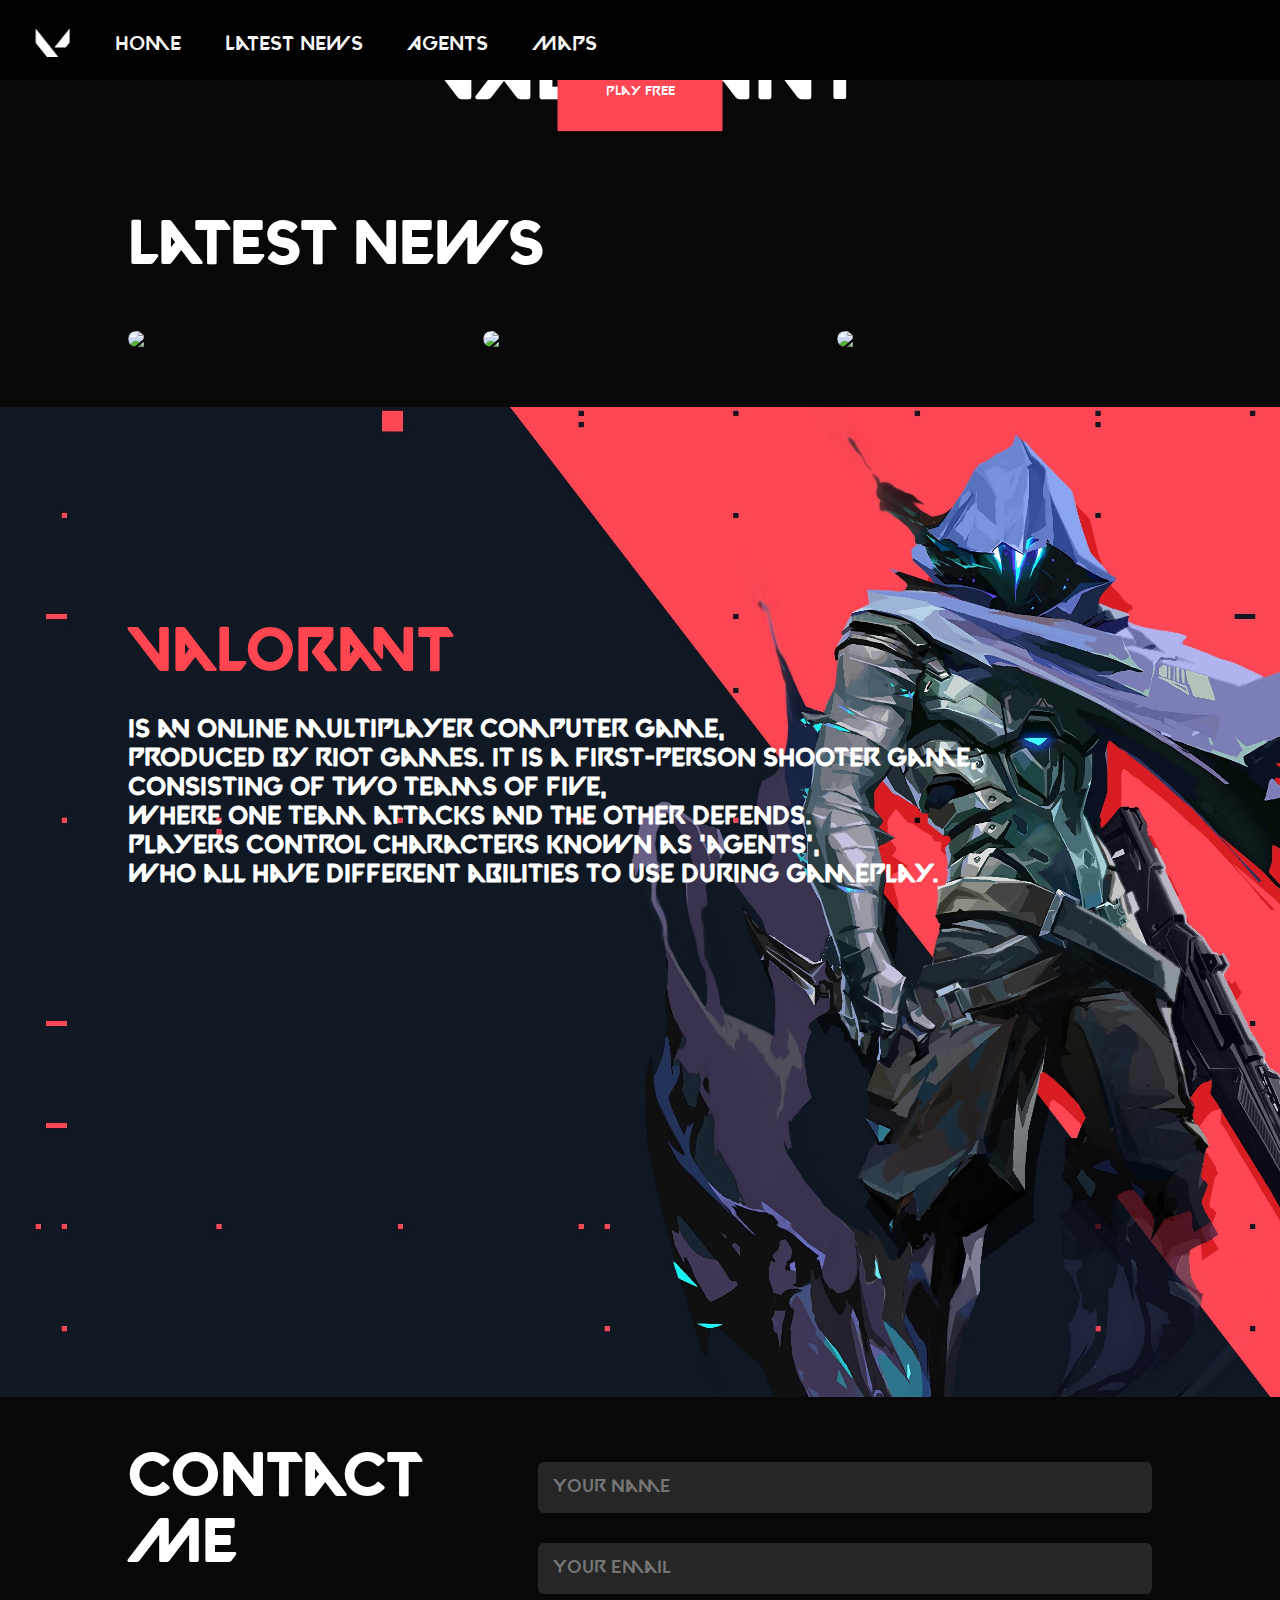
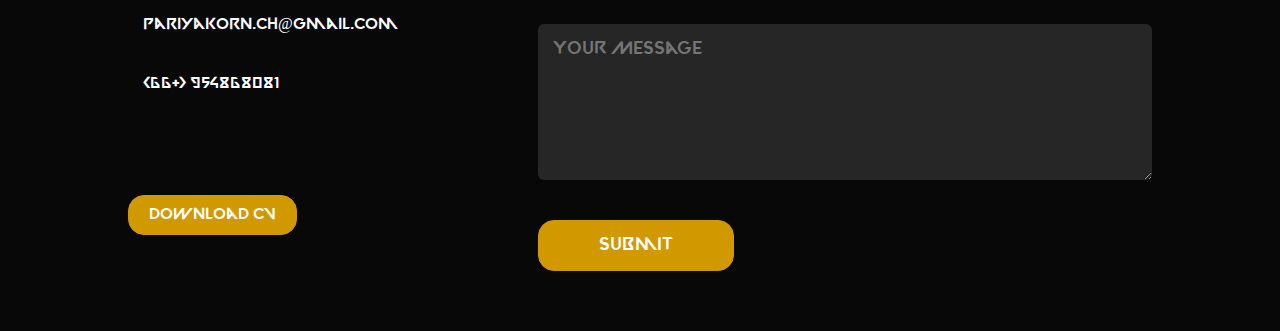
==== commit 2a2a52fd: "." ====
--- a/Project_I-Landing Page/index.html
+++ b/Project_I-Landing Page/index.html
@@ -9,41 +9,8 @@
     <script src="https://kit.fontawesome.com/a10b6f4a52.js" crossorigin="anonymous"></script>
   </head>
   <style>
-    .head-hero{
-        height: 1000px;
-        width: 100%;
-    }
-
-    .container-hero {
-      background-color: #000000; /* Set background color as needed */
-      padding: 10px; /* Add padding for spacing */
-      position: fixed;
-      top: 0;
-      width: 100%;
-      z-index: 1000; /* Set a high z-index to ensure it stays above other elements */
-    }
-
-    .space-header-hero {
-        margin-left: 20px;
-    }
-
-    #player {
-            pointer-events: none;
-        }
-
-    #centerButton {
-            position: absolute;
-            top: 81%;
-            left: 50%;
-            transform: translate(-50%, -50%);
-            background-color: #ff4655;
-            color: #fff;
-            border: none;
-            cursor: pointer;
-            padding: 1.9rem 3rem;
-            text-align: center;
-        }
-</style>
+
+  </style>
   <body>
 
     <div>
@@ -52,7 +19,6 @@
             <a href="index.html" class="logo-container">
               <img src="img/Logo.png" alt="logo" class="logo" />
             </a>
-  
             <ul class="link" , id="sidemenu">
               <li><a href="#header">Home</a></li>
               <li><a href="#News">latest News</a></li>
@@ -64,79 +30,20 @@
     </div>
 
     <div class="head-hero">
-        <div>
-            <div>
-                <div id="player"></div>
-                <a href="https://authenticate.riotgames.com/"><button class="centerButton" id="centerButton" onclick="playPause()">Play Free</button></a>
-            </div>
-        </div>
-    </div>
-    
-    <script>
-        // Load the YouTube API code asynchronously
-        var tag = document.createElement('script');
-        tag.src = 'https://www.youtube.com/iframe_api';
-        var firstScriptTag = document.getElementsByTagName('script')[0];
-        firstScriptTag.parentNode.insertBefore(tag, firstScriptTag);
-    
-        // Create a variable to hold the player
-        var player;
-    
-        // Function called when the YouTube API code is ready
-        function onYouTubeIframeAPIReady() {
-            // Create an instance of the YouTube player
-            player = new YT.Player('player', {
-                height: '1080',
-                width: '100%',
-                videoId: 'cn_M-XuMPoE',
-                playerVars: {
-                    autoplay: 1,
-                    loop: 1,
-                    mute: 1,
-                    start: 2,
-                    controls: 0,  // Hide video controls
-                    showinfo: 0,  // Hide video title and uploader information
-                    modestbranding: 1,  // Hide YouTube logo in the control bar
-                    enablejsapi: 1,  // Enable JS API
-                    cc_load_policy: 0,  // Hide subtitles
-                },
-                events: {
-                    'onReady': onPlayerReady,
-                }
-            });
-        }
-    
-        // Function called when the player is ready
-        function onPlayerReady(event) {
-            // You can perform additional actions here if needed
-        }
-    
-        function playPause() {
-            if (player.getPlayerState() == YT.PlayerState.PLAYING) {
-                player.pauseVideo();
-            } else {
-                player.playVideo();
-            }
-        }
-    </script>
-    
-    
-
-
-    <div id="header">
-      <div class="container">
-        <div class="header-text">
-          <h1>
-            <span>Valorant</span> <br /><br />
-            is an online multiplayer computer game, <br />produced by Riot
-            Games. It is a first-person shooter game, <br />consisting of two
-            teams of five, <br />where one team attacks and the other defends.
-            <br />Players control characters known as ‘agents’, <br />
-            who all have different abilities to use during gameplay.
-          </h1>
-        </div>
+      <div class="video-container">
+        <video id="myVideo" width="100%" height="1080" class="unique-video" autoplay loop muted controls>
+          <source src="video/ep8.mp4" type="video/mp4">
+      </video>
+        <div class="center-text">
+            <h1>VALORANT</h1>
+            <p></p>
+        </div>
+        <a href="https://authenticate.riotgames.com/">
+            <button class="centerButton" id="centerButton" onclick="playPause()">Play Free</button>
+        </a>
       </div>
     </div>
+    <div>
 
     <div id="portfolio">
       <div class="container">
@@ -198,8 +105,26 @@
             </div>
         </div>
     </div>
+    
+
+    <div id="header">
+      <div class="container">
+        <div class="header-text">
+          <h1>
+            <span>Valorant</span> <br /><br />
+            is an online multiplayer computer game, <br />produced by Riot
+            Games. It is a first-person shooter game, <br />consisting of two
+            teams of five, <br />where one team attacks and the other defends.
+            <br />Players control characters known as ‘agents’, <br />
+            who all have different abilities to use during gameplay.
+          </h1>
+        </div>
+      </div>
+    </div>
+
 
     <!-- --------contact---------- -->
+    <div style="margin-bottom: 40px;"></div>
     <div id="contact">
       <div class="container">
         <div class="row">
@@ -251,7 +176,6 @@
     </div>
 
     <form name="submit-to-google-sheet"></form>
-
     <script>
       const scriptURL =
         "https://script.google.com/macros/s/AKfycby9suZ0kDN1NLi9t87YFMqX18UCsh56i9BEvLGfGv8i97RIwNZpFeJM4MzlOVLIePM4/exec";
@@ -272,7 +196,6 @@
           .catch((error) => console.error("Error!", error.message));
       });
     </script>
-
     <script>
       var tablinks = document.getElementsByClassName("tab-links");
       var tabcontents = document.getElementsByClassName("tab-contents");
@@ -288,5 +211,26 @@
         document.getElementById(tabname).classList.add("active-tab");
       }
     </script>
+    <script>
+      document.addEventListener('DOMContentLoaded', function () {
+          var video = document.getElementById('myVideo');
+    
+          video.currentTime = 252;
+    
+          video.removeAttribute('controls');
+    
+          video.addEventListener('play', function() {
+              video.removeAttribute('controls');
+          });
+    
+          video.addEventListener('pause', function() {
+              video.setAttribute('controls', 'controls');
+          });
+    
+          video.addEventListener('ended', function() {
+              video.setAttribute('controls', 'controls');
+          });
+      });
+    </script>
   </body>
 </html>
--- a/Project_I-Landing Page/style.css
+++ b/Project_I-Landing Page/style.css
@@ -1,453 +1,500 @@
 @font-face {
-    font-family: "Valorant";
-    src: url("ValorantFont.ttf");
-}
-
-
-*{
-    margin: 0;
-    padding: 0;
-    font-family: "Valorant";
-    box-sizing: border-box;
-    
-    }
-    html{
-        scroll-behavior: smooth;
-    }
-    
-    
-    
-    body{
-        background: #080808;
-        color: #fff;
-    }
-    #header{
-        width: 100%;
-        height: 110vh;
-        background-image: url("img/1stPageWall.png");
-        /* folder's name / name of the pic */
-        background-size: cover;
-        background-position: center;
-        
-    }
-    .container
-    {padding: 10px 10%;
-    }
-    
-    nav{
-        display: flex;
-        align-items: center;
-        margin-top: 10px;
-        flex-wrap: wrap;
-    }
-    
-    .logo-container {
-        display: inline-block; 
-    }
-    
-    .logo {
-        width: 45px;
-        margin-right: 20px;
-        filter: grayscale(100%); /* Initial grayscale effect */
-        transition: filter 0.5s, margin-right 0.5s; /* Smooth transition for filter and margin-right */
-    }
-    
-    .logo:hover {
-        filter: none; /* Remove grayscale effect on hover */
-        margin-right: 25px; /* Adjust the margin on hover if desired */
-        cursor: pointer;
-    }
-
-    nav ul li{
-        display: inline-block;
-        list-style: none;
-        margin: 10px 20px;
-    }
-    
-    nav ul li a{
-        color: whitesmoke;
-        text-decoration: none;
-        font-size: 20px;
+  font-family: "Valorant";
+  src: url("ValorantFont.ttf");
+}
+
+* {
+  margin: 0;
+  padding: 0;
+  font-family: "Valorant";
+  box-sizing: border-box;
+}
+html {
+  scroll-behavior: smooth;
+}
+
+body {
+  background: #080808;
+  color: #fff;
+}
+#header {
+  width: 100%;
+  height: 110vh;
+  background-image: url("img/1stPageWall.png");
+  /* folder's name / name of the pic */
+  background-size: cover;
+  background-position: center;
+}
+.container {
+  padding: 10px 10%;
+}
+
+nav {
+  display: flex;
+  align-items: center;
+  margin-top: 10px;
+  flex-wrap: wrap;
+}
+
+.logo-container {
+  display: inline-block;
+}
+
+.logo {
+  width: 45px;
+  margin-right: 20px;
+  filter: grayscale(100%); /* Initial grayscale effect */
+  transition: filter 0.5s, margin-right 0.5s; /* Smooth transition for filter and margin-right */
+}
+
+.logo:hover {
+  filter: none; /* Remove grayscale effect on hover */
+  margin-right: 25px; /* Adjust the margin on hover if desired */
+  cursor: pointer;
+}
+
+nav ul li {
+  display: inline-block;
+  list-style: none;
+  margin: 10px 20px;
+}
+
+nav ul li a {
+  color: whitesmoke;
+  text-decoration: none;
+  font-size: 20px;
+  position: relative;
+}
+nav ul li a::after {
+  content: "";
+  width: 0;
+  height: 3px;
+  background: rgb(255, 70, 80);
+  position: absolute;
+  left: 0;
+  bottom: -6px;
+  transition: 0.5s;
+}
+nav ul li a:hover::after {
+  width: 100%;
+}
+
+.header-text {
+  margin-top: 20%;
+  font-size: 28px;
+  color: white;
+}
+.header-text h1 {
+  font-size: 25px;
+  margin-top: 50px;
+  color: white;
+}
+.header-text h1 span {
+  color: rgb(255, 70, 80);
+  font-size: 60px;
+}
+
+/* --------about---------- */
+#News {
+  padding: 80px 0;
+  color: white;
+}
+.row {
+  display: flex;
+  /* to get the text side by side (flex) */
+  justify-content: space-between;
+  flex-wrap: wrap;
+}
+.about-col-1 {
+  position: relative;
+  width: 100%;
+  height: 100vh;
+  overflow: hidden;
+}
+.about-col-2 {
+  flex-basis: 60%;
+  position: relative;
+  overflow: hidden;
+}
+
+.video-overlay {
+  position: absolute;
+  top: 0;
+  left: 0;
+  width: 100%;
+  height: 100%;
+  display: flex;
+  flex-direction: column;
+  align-items: center;
+  justify-content: center;
+  color: white;
+  text-align: center;
+  background: rgba(
+    0,
+    0,
+    0,
+    0.5
+  ); /* Adjust the alpha value for the overlay darkness */
+}
+
+.video-overlay h2,
+.video-overlay p {
+  margin: 10px;
+}
+.subtitle {
+  font-size: 60px;
+  font-weight: 600;
+  color: white;
+  margin-bottom: 10px;
+}
+.tabtitle {
+  display: flex;
+  margin: 20px 0 40px;
+}
+.tab-links {
+  margin-right: 50px;
+  font-size: 18px;
+  font-weight: 500;
+  cursor: pointer;
+  position: relative;
+}
+.tab-links::after {
+  content: "";
+  width: 0;
+  height: 3px;
+  background: rgb(255, 70, 80);
+  position: absolute;
+  left: 0;
+  bottom: -8px;
+  transition: 0.5s;
+}
+
+.tab-links.active-link::after {
+  width: 50%;
+}
+
+.tab-contents ul li {
+  list-style: none;
+  margin: 15px 0;
+  font-size: 20px;
+}
+
+.tab-contents ul li span {
+  color: rgb(255, 70, 80);
+  font-size: 15px;
+}
+.tab-contents {
+  display: none;
+}
+
+.tab-contents.active-tab {
+  display: block;
+}
+
+.sub-title {
+  font-size: 60px;
+  font-weight: 600;
+  color: white;
+  margin-left: 200px;
+  width: 100%;
+}
+
+#resume {
+  padding: 50px 0;
+}
+
+/* --------services-------- */
+#services {
+  padding: 30px 0;
+}
+.services-list {
+  display: grid;
+  grid-template-columns: repeat(auto-fit, minmax(250px, 1fr));
+  grid-gap: 40px;
+  margin-top: 50px;
+}
+
+.services-list div {
+  background: #262626;
+  padding: 30px;
+  font-size: 13px;
+  font-weight: 300;
+  border-radius: 10px;
+  transition: background 0.5s, transform 0.5s;
+}
+
+.services-list div i {
+  font-size: 50px;
+  margin-bottom: 30px;
+}
+
+.services-list div h2 {
+  font-size: 30px;
+  font-weight: 500;
+  margin-bottom: 15px;
+}
+
+.services-list div a {
+  text-decoration: none;
+  color: white;
+  font-size: 17px;
+  margin-top: 20px;
+  display: inline-block;
+}
+
+.services-list div:hover {
+  background: rgb(209, 153, 0);
+  transform: translateY(-10px);
+  /* translateY = translate to xyz, so this code will move little bit to the right */
+}
+.services-list p {
+  font-size: 20px;
+}
+
+/* --------portfolio--------- */
+
+#portfolio {
+  padding: 50px 0;
+}
+
+.work-list {
+  display: grid;
+  grid-template-columns: repeat(auto-fit, minmax(250px, 1fr));
+  grid-gap: 40px;
+  margin-top: 50px;
+}
+
+.work {
+  border-radius: 10px;
+  position: relative;
+  overflow: hidden;
+}
+
+.work img {
+  width: 100%;
+  border-radius: 10px;
+  display: block;
+  transition: transform 0.5s;
+}
+
+.layer {
+  width: 100%;
+  height: 0;
+  background: linear-gradient(rgba(0, 0, 0, 0.5), rgb(255, 70, 80));
+  border-radius: 10px;
+  position: absolute;
+  left: 0;
+  bottom: 0;
+  overflow: hidden;
+  display: flex;
+  align-items: center;
+  justify-content: center;
+  flex-direction: column;
+  padding: 0 40px;
+  text-align: center;
+  font-size: 22px;
+  transition: height 0.5s;
+}
+
+.layer h3 {
+  font-weight: 500;
+  margin-bottom: 20px;
+}
+
+.layer a {
+  margin-top: 20px;
+  color: rgb(209, 153, 0);
+  text-decoration: none;
+  font-size: 18px;
+  line-height: 60px;
+  background: white;
+  width: 60px;
+  height: 60px;
+  border-radius: 50%;
+  text-align: center;
+}
+.work:hover img {
+  transform: scale(1.1);
+}
+
+.work:hover .layer {
+  height: 100%;
+}
+
+.btn {
+  display: block;
+  margin: 50px auto;
+  width: fit-content;
+  border: 1px solid rgb(209, 153, 0);
+  padding: 15px 725px;
+  border-radius: 20px;
+  text-decoration: none;
+  color: white;
+  transition: background 0.5s;
+}
+
+.btn:hover {
+  background: rgb(209, 153, 0);
+}
+
+/* ------contact-------- */
+
+.contact-left {
+  flex-basis: 35%;
+}
+
+.contact-right {
+  flex-basis: 60%;
+}
+
+.contact-left p {
+  margin-top: 30px;
+}
+
+.contact-left p i {
+  color: rgb(255, 205, 69);
+  margin-right: 15px;
+  font-size: 25px;
+}
+
+.social-icon {
+  margin-top: 30px;
+}
+
+.social-icon a {
+  text-decoration: none;
+  font-size: 30px;
+  margin-right: 15px;
+  color: #ababab;
+  display: inline-block;
+  transition: transform 0.5s;
+}
+
+.social-icon a:hover {
+  color: rgb(255, 205, 69);
+  transform: translateY(-5px);
+}
+
+.btn2 {
+  display: inline-block;
+  margin: 50px auto;
+  padding: 10px 20px; /* Adjust the padding as needed */
+  border: 1px solid rgb(209, 153, 0);
+  border-radius: 16px;
+  text-decoration: none;
+  color: white;
+  transition: background 0.5s;
+  transition: transform 0.5s;
+}
+
+.btn2:hover {
+  background: rgb(209, 153, 0);
+  transform: translateY(-3px);
+}
+
+.btn2.btn3 {
+  display: inline block;
+  background-color: rgb(209, 153, 0);
+}
+
+.btn2.btn4 {
+  display: inline-block;
+  margin: 50px auto;
+  padding: 10px 20px; /* Adjust the padding as needed */
+  border: 1px solid rgb(209, 153, 0);
+  border-radius: 16px;
+  text-decoration: none;
+  color: white;
+  background-color: rgb(209, 152, 0);
+  transition: background 0.5s;
+  transition: transform 0.5s;
+}
+
+.btn2.btn4:hover {
+  background: rgb(209, 153, 0);
+  transform: translateY(-3px);
+}
+
+.contact-right form {
+  width: 100%;
+}
+form input,
+form textarea {
+  width: 100%;
+  border: 0;
+  outline: none;
+  background: #262626;
+  padding: 15px;
+  margin: 15px 0;
+  color: #fff;
+  font-size: 18px;
+  border-radius: 6px;
+}
+form .btn2.btn4 {
+  padding: 14px 60px;
+  font-size: 18px;
+  margin-top: 20px;
+  cursor: pointer;
+}
+
+.head-hero {
+    position: relative;
+  }
+
+  .video-container {
+    position: relative;
+    width: 100%;
+  }
+
+  #video-container {
         position: relative;
-    }
-    nav ul li a::after{
-        content: '';
-        width: 0;
-        height: 3px;
-        background: rgb(255,70,80);
-        position: absolute;
-        left: 0;
-        bottom: -6px;
-        transition: 0.5s;
-    }
-    nav ul li a:hover::after{
-        width: 100%;
-    }
-    
-    .header-text{
-        margin-top: 20%;
-        font-size: 28px;
-        color       : white;
-    
-    }
-    .header-text h1{
-        font-size: 25px;
-        margin-top: 50px;
-        color: white;
-    }
-    .header-text h1 span{
-        color: rgb(255,70,80);
-        font-size: 60px;
-    }
-
-    
-    /* --------about---------- */
-    #News{
-        padding: 80px 0;
-        color: white;
-    }
-    .row{
-        display: flex;
-        /* to get the text side by side (flex) */
-        justify-content: space-between;
-        flex-wrap: wrap;
-    }
-    .about-col-1{
-        position: relative;
-            width: 100%;
-            height: 100vh;
-            overflow: hidden;
-        
-    }
-    .about-col-2 {
-        flex-basis: 60%;
-        position: relative;
+        height: 80vh; /* 80% of the viewport height */
         overflow: hidden;
     }
-    
-    .video-overlay {
-        position: absolute;
-        top: 0;
-        left: 0;
+
+    .unique-video {
         width: 100%;
         height: 100%;
-        display: flex;
-        flex-direction: column;
-        align-items: center;
-        justify-content: center;
-        color: white;
-        text-align: center;
-        background: rgba(0, 0, 0, 0.5); /* Adjust the alpha value for the overlay darkness */
+        object-fit: cover;
     }
-    
-    .video-overlay h2,
-    .video-overlay p {
-        margin: 10px;
-    }
-    .subtitle{
-        font-size: 60px;
-        font-weight: 600;
-        color: white;
-        margin-bottom: 10px;
-    }
-    .tabtitle{
-        display: flex;
-        margin: 20px 0 40px;
-    }
-    .tab-links{
-        margin-right: 50px;
-        font-size: 18px;
-        font-weight: 500;
-        cursor: pointer;
-        position: relative;
-    }
-    .tab-links::after{
-        content: '';
-        width: 0;
-        height: 3px;
-        background: rgb(255,70,80);
-        position: absolute;
-        left: 0;
-        bottom: -8px;
-        transition: 0.5s;
-    }
-    
-    .tab-links.active-link::after{
-    width: 50%;
-    }
-    
-    .tab-contents ul li{
-        list-style: none;
-        margin: 15px 0;
-        font-size: 20px;
-    }
-    
-    .tab-contents ul li span{
-        color: rgb(255,70,80);
-        font-size: 15px;
-        
-    }
-    .tab-contents{
-        display: none;
-    }
-    
-    .tab-contents.active-tab{
-        display: block;
-    }
-    
-    .sub-title{
-        font-size: 60px;
-        font-weight: 600;
-        color: white;
-        margin-left: 200px;
-        width: 100%;
-    
-    }
-    
-    #resume{
-    padding: 50px 0;
-    }
-    
-    /* --------services-------- */
-    #services{
-        padding: 30px 0;
-    }
-    .services-list{
-        display: grid;
-        grid-template-columns: repeat(auto-fit, minmax(250px, 1fr));
-        grid-gap: 40px;
-        margin-top: 50px;
-    }
-    
-    .services-list div{
-        background: #262626;
-        padding: 30px;
-        font-size: 13px;
-        font-weight: 300;
-        border-radius: 10px;
-        transition: background 0.5s, transform 0.5s;
-    }
-    
-    .services-list div i{
-        font-size: 50px;
-        margin-bottom: 30px;
-    }
-    
-    .services-list div h2{
-        font-size: 30px;
-        font-weight: 500;
-        margin-bottom: 15px;
-    
-    }
-    
-    .services-list div a{
-        text-decoration: none;
-        color: white;
-        font-size: 17px;
-        margin-top: 20px;
-        display: inline-block;
-    }
-    
-    .services-list div:hover{
-        background: rgb(209, 153, 0);
-        transform: translateY(-10px);
-        /* translateY = translate to xyz, so this code will move little bit to the right */
-    }
-    .services-list p{
-        font-size: 20px;
-    }
-    
-    
-    /* --------portfolio--------- */
-    
-    #portfolio{
-        padding: 50px 0;
-    }
-    
-    .work-list{
-        display: grid;
-        grid-template-columns: repeat(auto-fit, minmax(250px, 1fr));
-        grid-gap: 40px;
-        margin-top: 50px;
-    }
-    
-    .work{
-        border-radius: 10px;
-        position: relative;
-        overflow: hidden;
-    }
-    
-    .work img{
-        width: 100%;
-        border-radius: 10px;
-        display: block;
-        transition: transform 0.5s;
-    }
-    
-    .layer{
-        width: 100%;
-        height: 0;
-        background: linear-gradient(rgba(0, 0, 0,0.5), rgb(255,70,80));
-        border-radius: 10px;
-        position: absolute;
-        left: 0;
-        bottom: 0;
-        overflow: hidden;
-        display: flex;
-        align-items: center;
-        justify-content: center;
-        flex-direction: column;
-        padding: 0 40px;
-        text-align: center;
-        font-size: 22px;
-        transition: height 0.5s;
-    }
-    
-    .layer h3{
-        font-weight: 500;
-        margin-bottom: 20px;
-    }
-    
-    .layer a{
-        margin-top: 20px;
-        color: rgb(209, 153, 0);
-        text-decoration: none;
-        font-size: 18px;
-        line-height: 60px;
-        background: white;
-        width: 60px;
-        height: 60px;
-        border-radius: 50%;
-        text-align: center;
-    }
-    .work:hover img{
-        transform: scale(1.1);
-    }
-    
-    .work:hover .layer{
-        height: 100%;
-    }
-    
-    .btn{
-        display: block;
-        margin: 50px auto;
-        width: fit-content;
-        border: 1px solid rgb(209, 153, 0);
-        padding: 15px 725px;
-        border-radius: 20px;
-        text-decoration: none;
-        color: white;
-        transition: background 0.5s;
-    }
-    
-    .btn:hover{
-        background: rgb(209, 153, 0);
-    }
-    
-    /* ------contact-------- */
-    
-    .contact-left{
-        flex-basis: 35%;
-    }
-    
-    .contact-right{
-        flex-basis: 60%;
-    }
-    
-    .contact-left p{
-        margin-top: 30px;
-    }
-    
-    .contact-left p i{
-        color: rgb(255, 205, 69);
-        margin-right: 15px;
-        font-size: 25px;
-    }
-    
-    .social-icon{
-        margin-top: 30px;
-    }
-    
-    .social-icon a{
-        text-decoration: none;
-        font-size: 30px;
-        margin-right: 15px;
-        color: #ababab;
-        display: inline-block;
-        transition: transform 0.5s;
-    }
-    
-    .social-icon a:hover{
-        color: rgb(255, 205, 69);
-        transform: translateY(-5px);
-    
-    }
-    
-    
-    
-    .btn2 {
-        display: inline-block;
-        margin: 50px auto;
-        padding: 10px 20px; /* Adjust the padding as needed */
-        border: 1px solid rgb(209, 153, 0);
-        border-radius: 16px;
-        text-decoration: none;
-        color: white;
-        transition: background 0.5s;
-        transition: transform 0.5s;
-    }
-    
-    .btn2:hover {
-        background: rgb(209, 153, 0);
-        transform: translateY(-3px);
-    }
-    
-    .btn2.btn3{
-        display: inline block;
-        background-color: rgb(209, 153, 0);
-    }
-    
-    .btn2.btn4 {
-        display: inline-block;
-        margin: 50px auto;
-        padding: 10px 20px; /* Adjust the padding as needed */
-        border: 1px solid rgb(209, 153, 0);
-        border-radius: 16px;
-        text-decoration: none;
-        color: white;
-        background-color: rgb(209, 152, 0);
-        transition: background 0.5s;
-        transition: transform 0.5s;
-    }
-    
-    .btn2.btn4:hover {
-        background: rgb(209, 153, 0);
-        transform: translateY(-3px);
-    }
-    
-    .contact-right form{
-        width: 100%;
-    }
-    form input, form textarea{
-        width: 100%;
-        border: 0;
-        outline: none;
-        background: #262626;
-        padding: 15px;
-        margin: 15px 0;
-        color: #fff;
-        font-size: 18px;
-        border-radius: 6px;
-        
-    }
-    form .btn2.btn4{
-        padding: 14px 60px;
-        font-size: 18PX;
-        margin-top: 20PX;
-        cursor: pointer;
-    
-    }
-    
-
-
-
+
+  .center-text {
+    position: absolute;
+    top: 50%;
+    left: 50%;
+    transform: translate(-50%, -50%);
+    text-align: center;
+    color: #fff; /* Change the text color as needed */
+    font-weight: 700;
+    font-size: 40px;
+  }
+
+  .container-hero {
+    background-color: #000000; /* Set background color as needed */
+    padding: 10px; /* Add padding for spacing */
+    position: fixed;
+    top: 0;
+    width: 100%;
+    z-index: 1000; /* Set a high z-index to ensure it stays above other elements */
+  }
+
+  .space-header-hero {
+    margin-left: 20px;
+  }
+
+  #player {
+    pointer-events: none;
+  }
+
+  #centerButton {
+    position: absolute;
+    top: 60%;
+    left: 50%;
+    transform: translate(-50%, -50%);
+    background-color: #ff4655;
+    color: #fff;
+    border: none;
+    cursor: pointer;
+    padding: 1.9rem 3rem;
+    text-align: center;
+  }
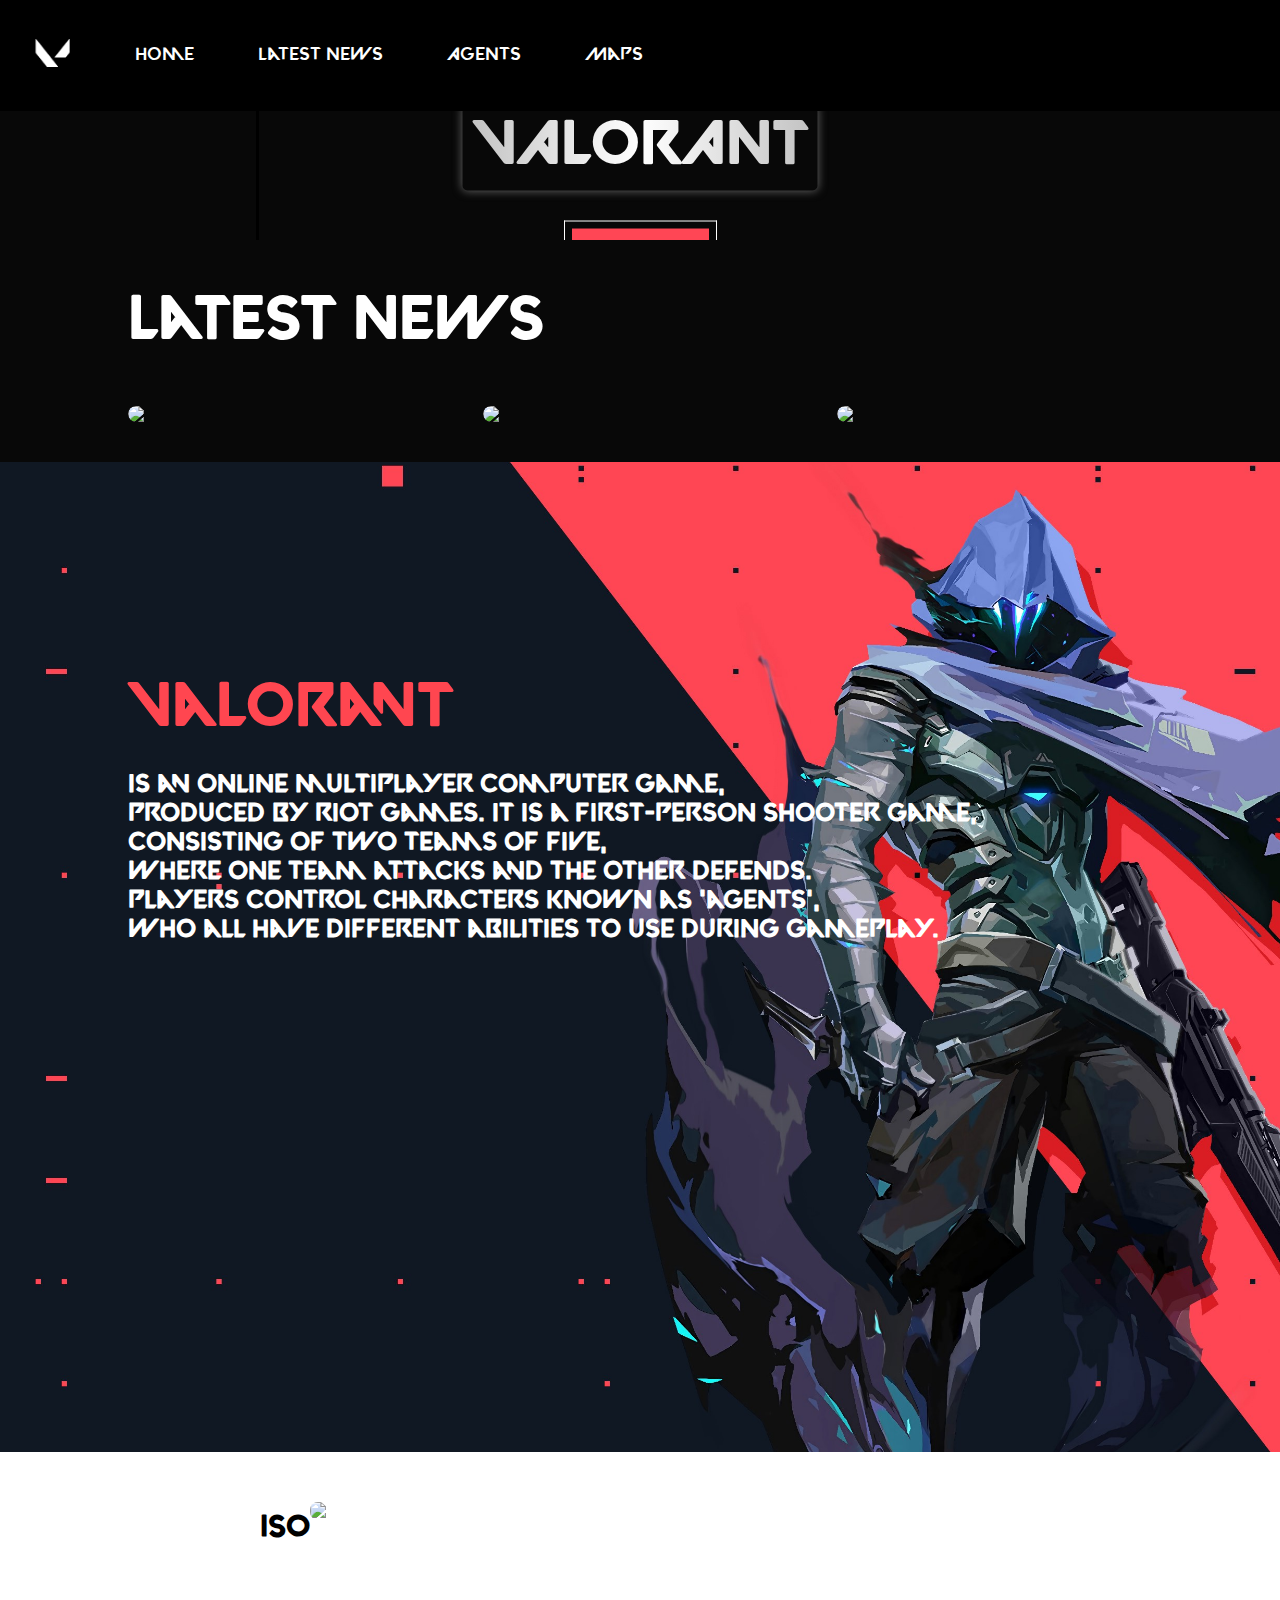
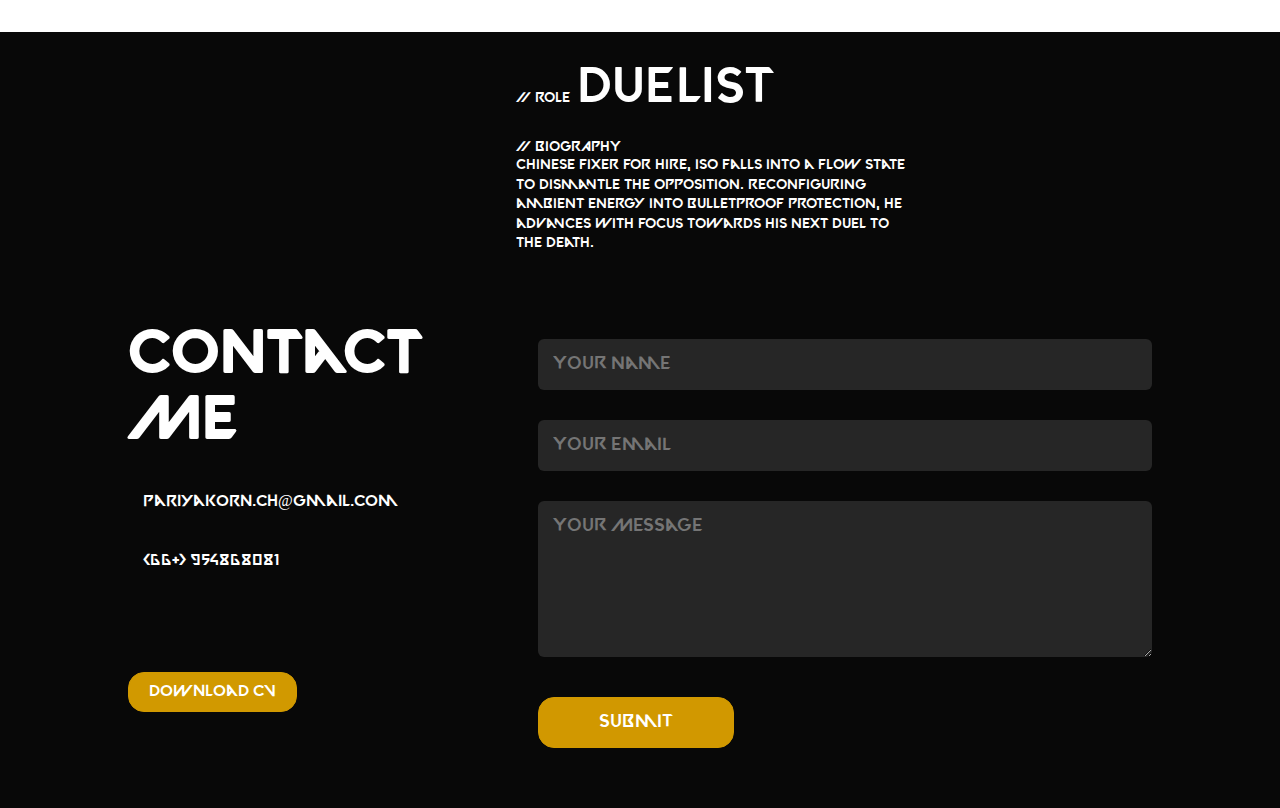
==== commit fd5c89b0: "." ====
--- a/Project_I-Landing Page/index.html
+++ b/Project_I-Landing Page/index.html
@@ -1,236 +1,453 @@
 <!DOCTYPE html>
 <html lang="en">
-  <head>
-    <meta charset="UTF-8" />
-    <meta http-equiv="X-UA-Compatible" content="IE=edge" />
-    <meta name="viewport" content="width=device-width, initial-scale=1.0" />
-    <title>Portfolio-Website</title>
-    <link rel="stylesheet" href="style.css" />
-    <script src="https://kit.fontawesome.com/a10b6f4a52.js" crossorigin="anonymous"></script>
-  </head>
+
+<head>
+  <meta charset="UTF-8" />
+  <meta http-equiv="X-UA-Compatible" content="IE=edge" />
+  <meta name="viewport" content="width=device-width, initial-scale=1.0" />
+  <title>Valorant-Landing-Page</title>
+  <link rel="stylesheet" href="style.css" />
+  <link rel="stylesheet" href="button.css" />
+  <link rel="stylesheet" href="loader.css" />
+  <script src="https://kit.fontawesome.com/a10b6f4a52.js" crossorigin="anonymous"></script>
+</head>
+
+
+<style>
+.shiny-text {
+  background: linear-gradient(to right, #C0C0C0, #FFFFFF, #C0C0C0);
+  -webkit-background-clip: text;
+  color: transparent;
+  display: inline-block;
+  border: none;
+  margin-bottom: 30px;
+  padding: 10px; /* Adjust as needed */
+  border-radius: 5px; /* Adjust as needed */
+  box-shadow: 0 0 10px rgba(192, 192, 192, 0.5); /* Adjust as needed */
+}
+
+</style>
+
+
+<body>
+
+  <div id="hero">
+    <div class="container container-hero">
+      <nav class="space-header-hero" id="navbar">
+        <a href="index.html" class="logo-container">
+          <img src="img/Logo.png" alt="logo" class="logo" />
+        </a>
+        <ul class="link" , id="sidemenu">
+          <li><a href="#hero">Home</a></li>
+          <li><a href="#hero-news">latest News</a></li>
+          <li><a href="#agent">Agents</a></li>
+          <li><a href="#Maps">Maps</a></li>
+        </ul>
+      </nav>
+    </div>
+  </div>
+
+  <div class="head-hero animate-up">
+    <div class="line"></div>
+    <div class="video-container">
+      <div>
+        <video id="myVideo" width="100%" height="100%" class="unique-video" autoplay loop muted controls>
+          <source src="video/ep8.mp4" type="video/mp4">
+        </video>
+      </div>
+      <div class="center-container">
+        <div class="center-text">
+          <h1 class="shiny-text">VALORANT</h1>
+        </div>
+        <div class="center-button">
+          <button class="btn-hero" onclick="playPause()">
+            <span class="btn-hero__inner">
+              <span class="btn-hero__slide"></span>
+              <span class="btn-hero__content">PLAY FREE</span>
+            </span>
+          </button>
+        </div>
+      </div>
+    </div>
+  </div>
+
+
+  <div class="animate-up">
+    <div id="hero-news">
+      <div class="container">
+        <h1 class="subtitle">Latest News</h1>
+        <div class="work-list">
+          <div class="work">
+            <img
+              src="https://images.contentstack.io/v3/assets/bltb6530b271fddd0b1/blteb9f6c0679d1db4e/659715d12d2612f223e75ceb/EP8_Act_1_Outlaw-Deep-Dive-Article_1920x1080.jpg?auto=webp&disable=upscale&width=390" />
+            <div class="layer">
+              <h3>Tarot Readings</h3>
+              <div>
+                <p>
+                  Which can empower individuals to make informed decisions.
+                  <br />By offering a different perspective on their
+                  circumstances.
+                </p>
+                <a
+                  href="https://playvalorant.com/th-th/news/game-updates/a-new-addition-to-the-arsenal-outlaw-insights/">
+                  <i class="fa-solid fa-arrow-up-right-from-square"></i>
+                </a>
+              </div>
+            </div>
+          </div>
+
+          <div class="work">
+            <img
+              src="https://images.contentstack.io/v3/assets/bltb6530b271fddd0b1/blt0750736bd8247a67/659894f8254eff4d79747d6c/8-1-Kickoff-Textless-Thumb-V2.jpg?auto=webp&disable=upscale&width=390" />
+            <div class="layer">
+              <h3>Tarot Readings</h3>
+              <div>
+                <p>
+                  Which can empower individuals to make informed decisions.
+                  <br />By offering a different perspective on their
+                  circumstances.
+                </p>
+                <a
+                  href="https://playvalorant.com/th-th/news/game-updates/a-new-addition-to-the-arsenal-outlaw-insights/">
+                  <i class="fa-solid fa-arrow-up-right-from-square"></i>
+                </a>
+              </div>
+            </div>
+          </div>
+
+          <div class="work">
+            <img
+              src="https://images.contentstack.io/v3/assets/bltb6530b271fddd0b1/blt50b907680c36b068/6595f28fbe5d26aff965a0f1/EP8_Act_1_Patch-Notes-8_0_1920x1080.jpg?auto=webp&disable=upscale&width=390" />
+            <div class="layer">
+              <h3>Tarot Readings</h3>
+              <div>
+                <p>
+                  Which can empower individuals to make informed decisions.
+                  <br />By offering a different perspective on their
+                  circumstances.
+                </p>
+                <a
+                  href="https://playvalorant.com/th-th/news/game-updates/a-new-addition-to-the-arsenal-outlaw-insights/">
+                  <i class="fa-solid fa-arrow-up-right-from-square"></i>
+                </a>
+              </div>
+            </div>
+          </div>
+        </div>
+      </div>
+    </div>
+  </div>
+  </div>
+
+  <div id="header">
+    <div class="container animate-up">
+      <div class="header-text">
+        <h1>
+          <span>Valorant</span> <br /><br />
+          is an online multiplayer computer game, <br />produced by Riot
+          Games. It is a first-person shooter game, <br />consisting of two
+          teams of five, <br />where one team attacks and the other defends.
+          <br />Players control characters known as ‘agents’, <br />
+          who all have different abilities to use during gameplay.
+        </h1>
+      </div>
+    </div>
+  </div>
+
   <style>
-
+    .slideshow-container {
+      position: relative;
+      max-width: 800px;
+      margin: 0 auto;
+      overflow: hidden;
+      border-radius: 8px;
+    }
+  
+    .slide {
+      display: flex;
+      align-items: center;
+      text-align: left;
+      padding: 20px;
+      color: #000000;
+      font-family: Arial, sans-serif;
+      position: relative; /* Add relative positioning to the slide */
+      z-index: 2; /* Ensure slide content is above other elements */
+    }
+  
+    .slide img {
+      width: 500px;
+      height: auto;
+      border-radius: 8px;
+      margin-right: 20px;
+    }
+  
+    .name-agent-hero {
+      font-size: 30px;
+      font-weight: bold;
+      margin-top: 10px;
+      color: #000000;
+    }
+  
+    .skill-agent-hero {
+      font-size: 20px;
+      margin-top: 20px;
+    }
+  
+    .slide-show {
+      padding-top: 30px;
+    }
+  
+    .agent-hero {
+      display: flex;
+      align-items: flex-start;
+    }
+  
+    .text-hero {
+      text-align: left;
+    }
+  
+    .title-hero {
+      font-size: 14px;
+    }
+  
+    .detail-hero {
+      font-size: 50px;
+    }
+  
+    .detail-hero-bio {
+      font-size: 14px;
+      line-height: 1.4;
+    }
+  
+    .space-hero {
+      margin-top: 20px;
+    }
+  
+    #agent {
+      position: relative;
+      width: 100%;
+      overflow: hidden;
+    }
+  
+    #agent video {
+      position: absolute;
+      top: 0;
+      left: 0;
+      width: 100%;
+      object-fit: cover;
+      z-index: 1; /* Place the video behind the slide content */
+    }
+  
+    .white-div {
+      position: absolute;
+      top: 0;
+      left: 0;
+      width: 100%;
+      height: 20vh;
+      background-color: white;
+      z-index: 2; /* Place the white div above the video */
+    }
+
+    .video-hero-opacity {
+      opacity: 0.5;
+    }
+
+    .agent-hero{
+      color: #FFFFFF;
+    }
+
+    .agent-hero-text {
+      padding-top: 140px;
+      width: 60%;
+      max-width: 400px;
+      margin: 0 auto;
+    }
   </style>
-  <body>
-
-    <div>
-        <div class="container container-hero">
-          <nav class="space-header-hero">
-            <a href="index.html" class="logo-container">
-              <img src="img/Logo.png" alt="logo" class="logo" />
-            </a>
-            <ul class="link" , id="sidemenu">
-              <li><a href="#header">Home</a></li>
-              <li><a href="#News">latest News</a></li>
-              <li><a href="#Agents">Agents</a></li>
-              <li><a href="#Maps">Maps</a></li>
-            </ul>
-          </nav>
-        </div>
-    </div>
-
-    <div class="head-hero">
-      <div class="video-container">
-        <video id="myVideo" width="100%" height="1080" class="unique-video" autoplay loop muted controls>
-          <source src="video/ep8.mp4" type="video/mp4">
+  
+  <div id="agent">
+    <div class="white-div"></div>
+    <div class="video-hero-opacity">
+      <video autoplay loop muted playsinline poster="https://images.contentstack.io/v3/assets/bltb6530b271fddd0b1/bltbded518020183769/5eb26f5389bac8148a8006cc/agent-background-generic.JPG">
+        <source src="https://assets.contentstack.io/v3/assets/bltb6530b271fddd0b1/blt29d7c4f6bc077e9e/5eb26f54402b8b4d13a56656/agent-background-generic.mp4" type="video/mp4">
       </video>
-        <div class="center-text">
-            <h1>VALORANT</h1>
-            <p></p>
-        </div>
-        <a href="https://authenticate.riotgames.com/">
-            <button class="centerButton" id="centerButton" onclick="playPause()">Play Free</button>
-        </a>
-      </div>
-    </div>
-    <div>
-
-    <div id="portfolio">
-      <div class="container">
-                <h1 class="subtitle">Latest News</h1>
-
-                    <div class="work-list">
-                        <div class="work">
-                            <img src="https://images.contentstack.io/v3/assets/bltb6530b271fddd0b1/blteb9f6c0679d1db4e/659715d12d2612f223e75ceb/EP8_Act_1_Outlaw-Deep-Dive-Article_1920x1080.jpg?auto=webp&disable=upscale&width=390" />
-                            <div class="layer">
-                                <h3>Tarot Readings</h3>
-                                <div>
-                                    <p>
-                                        Which can empower individuals to make informed decisions.
-                                        <br/>By offering a different perspective on their
-                                        circumstances.
-                                    </p>
-                                    <a href="https://playvalorant.com/th-th/news/game-updates/a-new-addition-to-the-arsenal-outlaw-insights/">
-                                        <i class="fa-solid fa-arrow-up-right-from-square"></i>
-                                    </a>
-                                </div>
-                            </div>
-                        </div>
-
-                        <div class="work">
-                            <img src="https://images.contentstack.io/v3/assets/bltb6530b271fddd0b1/blt0750736bd8247a67/659894f8254eff4d79747d6c/8-1-Kickoff-Textless-Thumb-V2.jpg?auto=webp&disable=upscale&width=390" />
-                            <div class="layer">
-                                <h3>Tarot Readings</h3>
-                                <div>
-                                    <p>
-                                        Which can empower individuals to make informed decisions.
-                                        <br />By offering a different perspective on their
-                                        circumstances.
-                                    </p>
-                                    <a href="https://playvalorant.com/th-th/news/game-updates/a-new-addition-to-the-arsenal-outlaw-insights/">
-                                        <i class="fa-solid fa-arrow-up-right-from-square"></i>
-                                    </a>
-                                </div>
-                            </div>
-                        </div>
-
-                        <div class="work">
-                            <img src="https://images.contentstack.io/v3/assets/bltb6530b271fddd0b1/blt50b907680c36b068/6595f28fbe5d26aff965a0f1/EP8_Act_1_Patch-Notes-8_0_1920x1080.jpg?auto=webp&disable=upscale&width=390" />
-                            <div class="layer">
-                                <h3>Tarot Readings</h3>
-                                <div>
-                                    <p>
-                                        Which can empower individuals to make informed decisions.
-                                        <br/>By offering a different perspective on their
-                                        circumstances.
-                                    </p>
-                                    <a href="https://playvalorant.com/th-th/news/game-updates/a-new-addition-to-the-arsenal-outlaw-insights/">
-                                        <i class="fa-solid fa-arrow-up-right-from-square"></i>
-                                    </a>
-                                </div>
-                            </div>
-                        </div>
-                    </div>
-                </div>
-            </div>
-        </div>
-    </div>
-    
-
-    <div id="header">
-      <div class="container">
-        <div class="header-text">
-          <h1>
-            <span>Valorant</span> <br /><br />
-            is an online multiplayer computer game, <br />produced by Riot
-            Games. It is a first-person shooter game, <br />consisting of two
-            teams of five, <br />where one team attacks and the other defends.
-            <br />Players control characters known as ‘agents’, <br />
-            who all have different abilities to use during gameplay.
-          </h1>
-        </div>
-      </div>
-    </div>
-
-
-    <!-- --------contact---------- -->
-    <div style="margin-bottom: 40px;"></div>
-    <div id="contact">
-      <div class="container">
-        <div class="row">
-          <div class="contact-left">
-            <h1 class="subtitle">Contact Me</h1>
-            <p>
-              <i class="fa-solid fa-paper-plane"></i>pariyakorn.ch@gmail.com
-            </p>
-            <p><i class="fa-solid fa-phone"></i>(66+) 954868081</p>
-
-            <div class="social-icon">
-              <a href="https://www.facebook.com/pariyakorn.kanlayavinai"
-                ><i class="fa-brands fa-facebook"></i
-              ></a>
-              <a
-                href="https://instagram.com/d_dreaminn?igshid=MTNiYzNiMzkwZA%3D%3D&utm_source=qr"
-              >
-                <i class="fa-brands fa-square-instagram"></i
-              ></a>
-              <a href="https://line.me/ti/p/OzZ4C4pS9g"
-                ><i class="fa-brands fa-line"></i
-              ></a>
-            </div>
-            <a href="images/Pariyakorn-cv.pdf" download class="btn2 btn3"
-              >Download CV</a
-            >
+    </div>
+    <div class="slide-show">
+      <div class="slideshow-container">
+        <div class="slide">
+          <div class="agent-hero">
+            <div>
+              <div class="name-agent-hero">ISO</div>
+            </div>
+            <div>
+              <img src="https://images.contentstack.io/v3/assets/bltb6530b271fddd0b1/blt34e30d5669e7309c/653add3080274d040a37d656/ISO_KeyArt_Final.png" alt="Image 1">
+            </div>
+            <div class="agent-hero-text">
+              <div class="skill-agent-hero">
+                <span class="title-hero">// ROLE</span>
+                <span class="detail-hero">DUELIST</span>
+              </div>
+              <div class="text-hero space-hero">
+                <span class="title-hero">// BIOGRAPHY</span><br>
+                <span class="detail-hero detail-hero-bio">
+                  Chinese fixer for hire, Iso falls into a flow state to dismantle the opposition.
+                  Reconfiguring ambient energy into bulletproof protection, he advances with focus towards his next duel to the death.
+                </span>
+              </div>
+            </div>
           </div>
-          <div class="contact-right">
-            <form name="submit-to-google-sheet">
-              <input type="text" name="Name" placeholder="Your Name" required />
-              <input
-                type="email"
-                name="Email"
-                placeholder="Your Email"
-                required
-              />
-              <textarea
-                name="Message"
-                rows="6"
-                placeholder="Your Message"
-                required
-              ></textarea>
-              <button type="submit" class="btn2 btn4">Submit</button>
-            </form>
-            <span id="msg"></span>
+        </div>
+      </div>
+    </div>
+  </div>
+  
+
+
+  <script>
+    var slideIndex = 1;
+    showSlides(slideIndex);
+  
+    function plusSlides(n) {
+      showSlides(slideIndex += n);
+    }
+  
+    function showSlides(n) {
+      var i;
+      var slides = document.getElementsByClassName("slide");
+      if (n > slides.length) { slideIndex = 1 }
+      if (n < 1) { slideIndex = slides.length }
+      for (i = 0; i < slides.length; i++) {
+        slides[i].style.display = "none";
+      }
+      slides[slideIndex - 1].style.display = "block";
+    }
+  </script>
+
+  <!-- --------contact---------- -->
+  <div style="margin-bottom: 40px;"></div>
+  <div id="contact">
+    <div class="container">
+      <div class="row">
+        <div class="contact-left">
+          <h1 class="subtitle">Contact Me</h1>
+          <p>
+            <i class="fa-solid fa-paper-plane"></i>pariyakorn.ch@gmail.com
+          </p>
+          <p><i class="fa-solid fa-phone"></i>(66+) 954868081</p>
+
+          <div class="social-icon">
+            <a href="https://www.facebook.com/pariyakorn.kanlayavinai"><i class="fa-brands fa-facebook"></i></a>
+            <a href="https://instagram.com/d_dreaminn?igshid=MTNiYzNiMzkwZA%3D%3D&utm_source=qr">
+              <i class="fa-brands fa-square-instagram"></i></a>
+            <a href="https://line.me/ti/p/OzZ4C4pS9g"><i class="fa-brands fa-line"></i></a>
           </div>
-        </div>
-      </div>
-    </div>
-
-    <form name="submit-to-google-sheet"></form>
-    <script>
-      const scriptURL =
-        "https://script.google.com/macros/s/AKfycby9suZ0kDN1NLi9t87YFMqX18UCsh56i9BEvLGfGv8i97RIwNZpFeJM4MzlOVLIePM4/exec";
-      const form = document.forms["submit-to-google-sheet"];
-      const msg = document.getElementById("msg");
-
-      form.addEventListener("submit", (e) => {
-        e.preventDefault();
-        fetch(scriptURL, { method: "POST", body: new FormData(form) })
-          .then((response) => {
-            msg.innerHTML = "Message sent successfully";
-            setTimeout(function () {
-              msg.innerHTML = " ";
-            }, 5000);
-
-            form.reset();
-          })
-          .catch((error) => console.error("Error!", error.message));
+          <a href="images/Pariyakorn-cv.pdf" download class="btn2 btn3">Download CV</a>
+        </div>
+        <div class="contact-right">
+          <form name="submit-to-google-sheet">
+            <input type="text" name="Name" placeholder="Your Name" required />
+            <input type="email" name="Email" placeholder="Your Email" required />
+            <textarea name="Message" rows="6" placeholder="Your Message" required></textarea>
+            <button type="submit" class="btn2 btn4">Submit</button>
+          </form>
+          <span id="msg"></span>
+        </div>
+      </div>
+    </div>
+  </div>
+
+  <form name="submit-to-google-sheet"></form>
+  <script>
+    const scriptURL =
+      "https://script.google.com/macros/s/AKfycby9suZ0kDN1NLi9t87YFMqX18UCsh56i9BEvLGfGv8i97RIwNZpFeJM4MzlOVLIePM4/exec";
+    const form = document.forms["submit-to-google-sheet"];
+    const msg = document.getElementById("msg");
+
+    form.addEventListener("submit", (e) => {
+      e.preventDefault();
+      fetch(scriptURL, { method: "POST", body: new FormData(form) })
+        .then((response) => {
+          msg.innerHTML = "Message sent successfully";
+          setTimeout(function () {
+            msg.innerHTML = " ";
+          }, 5000);
+
+          form.reset();
+        })
+        .catch((error) => console.error("Error!", error.message));
+    });
+  </script>
+  <script>
+    var tablinks = document.getElementsByClassName("tab-links");
+    var tabcontents = document.getElementsByClassName("tab-contents");
+
+    function opentab(tabname) {
+      for (var i = 0; i < tablinks.length; i++) {
+        tablinks[i].classList.remove("active-link");
+      }
+      for (var i = 0; i < tabcontents.length; i++) {
+        tabcontents[i].classList.remove("active-tab");
+      }
+      event.currentTarget.classList.add("active-link");
+      document.getElementById(tabname).classList.add("active-tab");
+    }
+  </script>
+  <script>
+    document.addEventListener('DOMContentLoaded', function () {
+      var video = document.getElementById('myVideo');
+
+      video.currentTime = 262;
+
+      video.removeAttribute('controls');
+
+      video.addEventListener('play', function () {
+        video.removeAttribute('controls');
       });
-    </script>
-    <script>
-      var tablinks = document.getElementsByClassName("tab-links");
-      var tabcontents = document.getElementsByClassName("tab-contents");
-
-      function opentab(tabname) {
-        for (var i = 0; i < tablinks.length; i++) {
-          tablinks[i].classList.remove("active-link");
-        }
-        for (var i = 0; i < tabcontents.length; i++) {
-          tabcontents[i].classList.remove("active-tab");
-        }
-        event.currentTarget.classList.add("active-link");
-        document.getElementById(tabname).classList.add("active-tab");
+
+      video.addEventListener('pause', function () {
+        video.setAttribute('controls', 'controls');
+      });
+
+      video.addEventListener('ended', function () {
+        video.setAttribute('controls', 'controls');
+      });
+    });
+  </script>
+  <script src="https://code.jquery.com/jquery-3.6.4.min.js"></script>
+  <script>
+    $(document).ready(function () {
+      $("#navbar a").on('click', function (event) {
+        if (this.hash !== "") {
+          event.preventDefault();
+          var hash = this.hash;
+          $('html, body').animate({
+            scrollTop: $(hash).offset().top
+          }, 800, function () {
+            window.location.hash = hash;
+          });
+        } // End if
+      });
+    });
+  </script>
+  <script>
+    document.addEventListener('DOMContentLoaded', function () {
+      const animatedElements = document.querySelectorAll('.animate-up');
+      function checkScroll() {
+        animatedElements.forEach((element) => {
+          const elementTop = element.getBoundingClientRect().top;
+          const windowHeight = window.innerHeight;
+
+          if (elementTop < windowHeight * 0.8) {
+            element.classList.add('active');
+          }
+        });
       }
-    </script>
-    <script>
-      document.addEventListener('DOMContentLoaded', function () {
-          var video = document.getElementById('myVideo');
-    
-          video.currentTime = 252;
-    
-          video.removeAttribute('controls');
-    
-          video.addEventListener('play', function() {
-              video.removeAttribute('controls');
-          });
-    
-          video.addEventListener('pause', function() {
-              video.setAttribute('controls', 'controls');
-          });
-    
-          video.addEventListener('ended', function() {
-              video.setAttribute('controls', 'controls');
-          });
-      });
-    </script>
-  </body>
-</html>
+      window.addEventListener('scroll', checkScroll);
+      window.addEventListener('resize', checkScroll);
+      checkScroll();
+    });
+  </script>
+
+
+</body>
+
+</html>--- a/Project_I-Landing Page/style.css
+++ b/Project_I-Landing Page/style.css
@@ -1,6 +1,7 @@
 @font-face {
   font-family: "Valorant";
   src: url("ValorantFont.ttf");
+  
 }
 
 * {
@@ -9,6 +10,7 @@
   font-family: "Valorant";
   box-sizing: border-box;
 }
+
 html {
   scroll-behavior: smooth;
 }
@@ -17,6 +19,23 @@
   background: #080808;
   color: #fff;
 }
+
+#hero-news {
+  margin-top: 40px;
+  margin-bottom: 30px;
+}
+
+.hero-news {
+  
+}
+
+#hero {
+
+}
+
+#agent {
+}
+
 #header {
   width: 100%;
   height: 110vh;
@@ -25,6 +44,7 @@
   background-size: cover;
   background-position: center;
 }
+
 .container {
   padding: 10px 10%;
 }
@@ -43,13 +63,17 @@
 .logo {
   width: 45px;
   margin-right: 20px;
-  filter: grayscale(100%); /* Initial grayscale effect */
-  transition: filter 0.5s, margin-right 0.5s; /* Smooth transition for filter and margin-right */
+  filter: grayscale(100%);
+  /* Initial grayscale effect */
+  transition: filter 0.5s, margin-right 0.5s;
+  /* Smooth transition for filter and margin-right */
 }
 
 .logo:hover {
-  filter: none; /* Remove grayscale effect on hover */
-  margin-right: 25px; /* Adjust the margin on hover if desired */
+  filter: none;
+  /* Remove grayscale effect on hover */
+  margin-right: 25px;
+  /* Adjust the margin on hover if desired */
   cursor: pointer;
 }
 
@@ -65,6 +89,7 @@
   font-size: 20px;
   position: relative;
 }
+
 nav ul li a::after {
   content: "";
   width: 0;
@@ -75,6 +100,7 @@
   bottom: -6px;
   transition: 0.5s;
 }
+
 nav ul li a:hover::after {
   width: 100%;
 }
@@ -84,11 +110,13 @@
   font-size: 28px;
   color: white;
 }
+
 .header-text h1 {
   font-size: 25px;
   margin-top: 50px;
   color: white;
 }
+
 .header-text h1 span {
   color: rgb(255, 70, 80);
   font-size: 60px;
@@ -99,18 +127,21 @@
   padding: 80px 0;
   color: white;
 }
+
 .row {
   display: flex;
   /* to get the text side by side (flex) */
   justify-content: space-between;
   flex-wrap: wrap;
 }
+
 .about-col-1 {
   position: relative;
   width: 100%;
   height: 100vh;
   overflow: hidden;
 }
+
 .about-col-2 {
   flex-basis: 60%;
   position: relative;
@@ -129,28 +160,30 @@
   justify-content: center;
   color: white;
   text-align: center;
-  background: rgba(
-    0,
-    0,
-    0,
-    0.5
-  ); /* Adjust the alpha value for the overlay darkness */
+  background: rgba(0,
+      0,
+      0,
+      0.5);
+  /* Adjust the alpha value for the overlay darkness */
 }
 
 .video-overlay h2,
 .video-overlay p {
   margin: 10px;
 }
+
 .subtitle {
   font-size: 60px;
   font-weight: 600;
   color: white;
   margin-bottom: 10px;
 }
+
 .tabtitle {
   display: flex;
   margin: 20px 0 40px;
 }
+
 .tab-links {
   margin-right: 50px;
   font-size: 18px;
@@ -158,6 +191,7 @@
   cursor: pointer;
   position: relative;
 }
+
 .tab-links::after {
   content: "";
   width: 0;
@@ -183,6 +217,7 @@
   color: rgb(255, 70, 80);
   font-size: 15px;
 }
+
 .tab-contents {
   display: none;
 }
@@ -207,6 +242,7 @@
 #services {
   padding: 30px 0;
 }
+
 .services-list {
   display: grid;
   grid-template-columns: repeat(auto-fit, minmax(250px, 1fr));
@@ -247,6 +283,7 @@
   transform: translateY(-10px);
   /* translateY = translate to xyz, so this code will move little bit to the right */
 }
+
 .services-list p {
   font-size: 20px;
 }
@@ -313,6 +350,7 @@
   border-radius: 50%;
   text-align: center;
 }
+
 .work:hover img {
   transform: scale(1.1);
 }
@@ -378,7 +416,8 @@
 .btn2 {
   display: inline-block;
   margin: 50px auto;
-  padding: 10px 20px; /* Adjust the padding as needed */
+  padding: 10px 20px;
+  /* Adjust the padding as needed */
   border: 1px solid rgb(209, 153, 0);
   border-radius: 16px;
   text-decoration: none;
@@ -400,7 +439,8 @@
 .btn2.btn4 {
   display: inline-block;
   margin: 50px auto;
-  padding: 10px 20px; /* Adjust the padding as needed */
+  padding: 10px 20px;
+  /* Adjust the padding as needed */
   border: 1px solid rgb(209, 153, 0);
   border-radius: 16px;
   text-decoration: none;
@@ -418,6 +458,7 @@
 .contact-right form {
   width: 100%;
 }
+
 form input,
 form textarea {
   width: 100%;
@@ -430,6 +471,7 @@
   font-size: 18px;
   border-radius: 6px;
 }
+
 form .btn2.btn4 {
   padding: 14px 60px;
   font-size: 18px;
@@ -438,63 +480,117 @@
 }
 
 .head-hero {
-    position: relative;
-  }
-
-  .video-container {
-    position: relative;
-    width: 100%;
-  }
-
-  #video-container {
-        position: relative;
-        height: 80vh; /* 80% of the viewport height */
-        overflow: hidden;
-    }
-
-    .unique-video {
-        width: 100%;
-        height: 100%;
-        object-fit: cover;
-    }
-
-  .center-text {
-    position: absolute;
-    top: 50%;
-    left: 50%;
-    transform: translate(-50%, -50%);
-    text-align: center;
-    color: #fff; /* Change the text color as needed */
-    font-weight: 700;
-    font-size: 40px;
-  }
-
-  .container-hero {
-    background-color: #000000; /* Set background color as needed */
-    padding: 10px; /* Add padding for spacing */
-    position: fixed;
-    top: 0;
-    width: 100%;
-    z-index: 1000; /* Set a high z-index to ensure it stays above other elements */
-  }
-
-  .space-header-hero {
-    margin-left: 20px;
-  }
-
-  #player {
-    pointer-events: none;
-  }
-
-  #centerButton {
-    position: absolute;
-    top: 60%;
-    left: 50%;
-    transform: translate(-50%, -50%);
-    background-color: #ff4655;
-    color: #fff;
-    border: none;
-    cursor: pointer;
-    padding: 1.9rem 3rem;
-    text-align: center;
-  }
+  position: relative;
+}
+
+.video-container {
+  position: relative;
+  width: 100%;
+  margin-top: 85px;
+}
+
+#video-container {
+  position: relative;
+  height: 80vh;
+  overflow: hidden;
+}
+
+.unique-video {
+  width: 100%;
+  height: 100%;
+  object-fit: cover;
+}
+
+.center-text {
+  position: absolute;
+  top: 50%;
+  left: 50%;
+  transform: translate(-50%, -50%);
+  text-align: center;
+  color: #fff;
+  font-weight: 700;
+  font-size: 30px;
+}
+
+.container-hero {
+  background-color: #000000;
+  padding: 10px;
+  position: fixed;
+  top: 0;
+  width: 100%;
+  z-index: 1000;
+  padding-top: 20px ;
+  padding-bottom: 30px;
+}
+
+.space-header-hero {
+  margin-left: 20px;
+}
+
+#player {
+  pointer-events: none;
+}
+
+.unique-video {
+  opacity: 0.4; /* Set the opacity value (0.0 to 1.0) */
+}
+
+
+/* animate on scoll or startup */
+.animate-up {
+  opacity: 0;
+  transform: translateY(30px);
+  transition: opacity 0.8s, transform 0.8s;
+}
+
+.animate-up.active {
+  opacity: 1;
+  transform: translateY(0);
+}
+
+.head-hero {
+  position: relative;
+  overflow: hidden;
+}
+
+.video-container:hover .center-text h1 {
+  font-size: 2.1em;
+  /* Increase font size when hovering */
+}
+
+.video-container:hover .btn-hero {
+  transform: translateY(10px);
+  opacity: 1;
+}
+
+.center-text h1 {
+  transition: font-size 0.5s ease;
+}
+
+.btn-hero {
+  transition: transform 0.5s ease, opacity 0.5s ease;
+}
+
+.line {
+  position: fixed;
+  top: 0;
+  left: 20%;
+  height: 100%;
+  width: 3px;
+  background-color: #000;
+  /* Change the color as needed */
+}
+
+body {
+  margin: 0;
+  padding: 0;
+  font-family: 'Arial', sans-serif;
+  scroll-behavior: smooth;
+}
+
+#navbar a {
+  text-decoration: none;
+  color: white;
+  margin-right: 20px;
+  font-size: 18px;
+}
--- a/Project_I-Landing Page/button.css
+++ b/Project_I-Landing Page/button.css
@@ -0,0 +1,169 @@
+.head-hero {
+  display: flex;
+  justify-content: center;
+  align-items: center;
+  /* Adjust as needed */
+}
+
+.video-container {
+  position: relative;
+}
+
+.center-container {
+  display: flex;
+  flex-direction: column;
+  align-items: center;
+  position: absolute;
+  top: 50%;
+  left: 50%;
+  transform: translate(-50%, -50%);
+  width: 100%;
+}
+
+.center-text {
+  margin-bottom: 50px;
+}
+
+.btn-hero {
+  /* Clean style */
+  -moz-appearance: none;
+  -webkit-appearance: none;
+  appearance: none;
+  border: none;
+  background: none;
+  padding: 0;
+  color: var(--button-text-color);
+  cursor: pointer;
+  /* Clean style */
+
+  --button-text-color: var(--background-color);
+  --button-text-color-hover: var(--button-background-color);
+  --border-color: #ffffff;
+  --button-background-color: #ff4655;
+  --highlight-color: #ece8e1;
+  --button-inner-border-color: transparent;
+  --button-bits-color: var(--background-color);
+
+  position: relative;
+  padding: 8px;
+  margin-top: 5cm;
+  text-transform: uppercase;
+  font-weight: bold;
+  font-size: 14px;
+  transition: all 0.15s ease;
+}
+
+.btn-hero::before,
+.btn-hero::after {
+  content: "";
+  display: block;
+  position: absolute;
+  right: 0;
+  left: 0;
+  height: calc(50% - 5px);
+  border: 1px solid var(--border-color);
+  transition: all 0.15s ease;
+}
+
+.btn-hero::before {
+  top: 0;
+  border-bottom-width: 0;
+}
+
+.btn-hero::after {
+  bottom: 0;
+  border-top-width: 0;
+}
+
+.btn-hero:active,
+.btn-hero:focus {
+  outline: none;
+}
+
+.btn-hero:active::before,
+.btn-hero:active::after {
+  right: 3px;
+  left: 3px;
+}
+
+.btn-hero:active::before {
+  top: 3px;
+}
+
+.btn-hero:active::after {
+  bottom: 3px;
+}
+
+.btn-hero__inner {
+  position: relative;
+  display: block;
+  padding: 20px 30px; /* Initial padding values */
+  background-color: var(--button-background-color);
+  overflow: hidden;
+  box-shadow: inset 0px 0px 0px 1px var(--button-inner-border-color);
+  transition: all 0.15s ease;
+}
+
+.btn-hero:hover .btn-hero__inner {
+  padding: 25px 35px; /* Updated padding values on hover */
+}
+
+.btn-hero__inner::before {
+  content: "";
+  display: block;
+  position: absolute;
+  top: 0;
+  left: 0;
+  width: 2px;
+  height: 2px;
+  background-color: var(--button-bits-color);
+}
+
+.btn-hero__inner::after {
+  content: "";
+  display: block;
+  position: absolute;
+  right: 0;
+  bottom: 0;
+  width: 4px;
+  height: 4px;
+  background-color: var(--button-bits-color);
+  transition: all 0.2s ease;
+}
+
+.btn-hero__slide {
+  display: block;
+  position: absolute;
+  top: 0;
+  bottom: -1px;
+  left: -8px;
+  width: 0;
+  background-color: var(--highlight-color);
+  transform: skew(-15deg);
+  transition: all 0.2s ease;
+}
+
+.btn-hero__content {
+  position: relative;
+}
+
+.btn-hero:hover {
+  color: var(--button-text-color-hover);
+}
+
+.btn-hero:hover .btn-hero__slide {
+  width: calc(100% + 15px);
+}
+
+.btn-hero:hover .btn-hero__inner::after {
+  width: calc(100% + 15px);
+  background-color: var(--button-bits-color-hover);
+}
+
+.btn-hero--light {
+  --button-background-color: var(--background-color);
+  --button-text-color: var(--highlight-color);
+  --button-inner-border-color: var(--highlight-color);
+  --button-text-color-hover: #ece8e1;
+  --button-bits-color-hover: #ece8e1;
+}
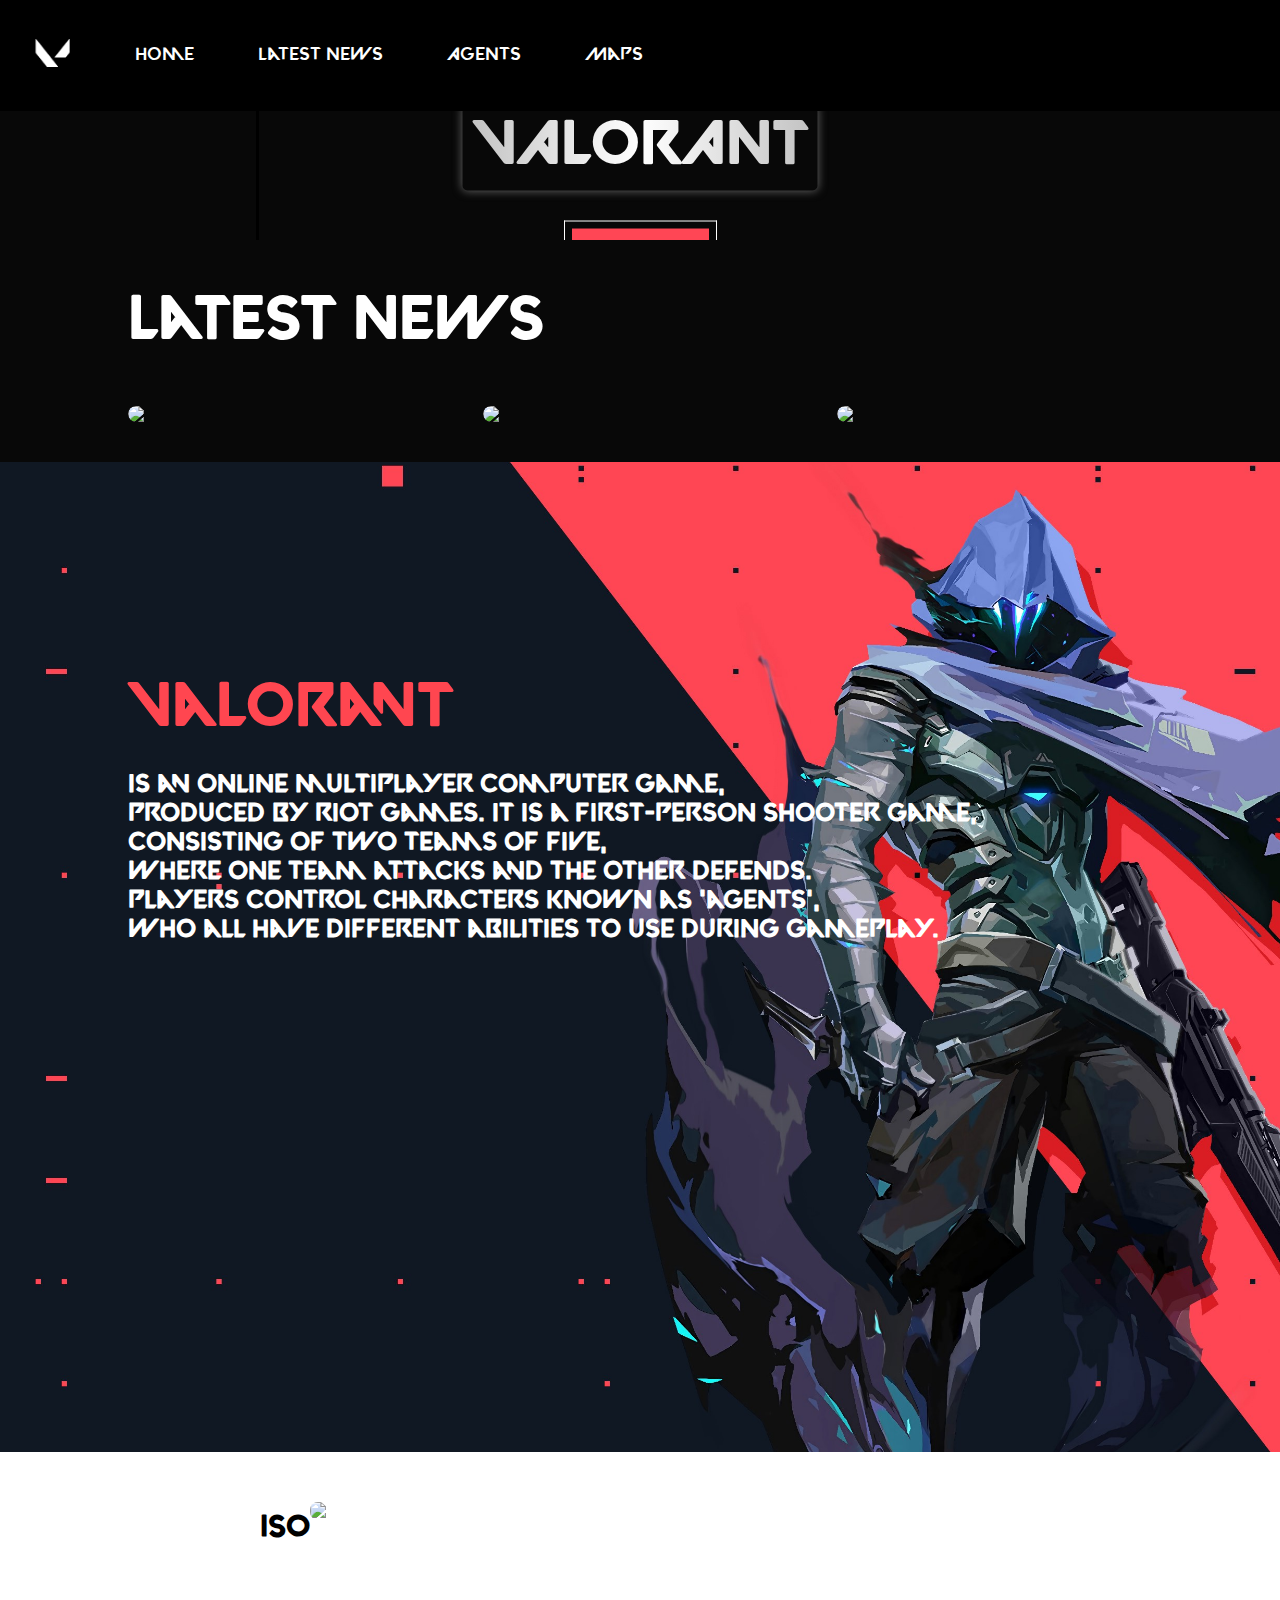
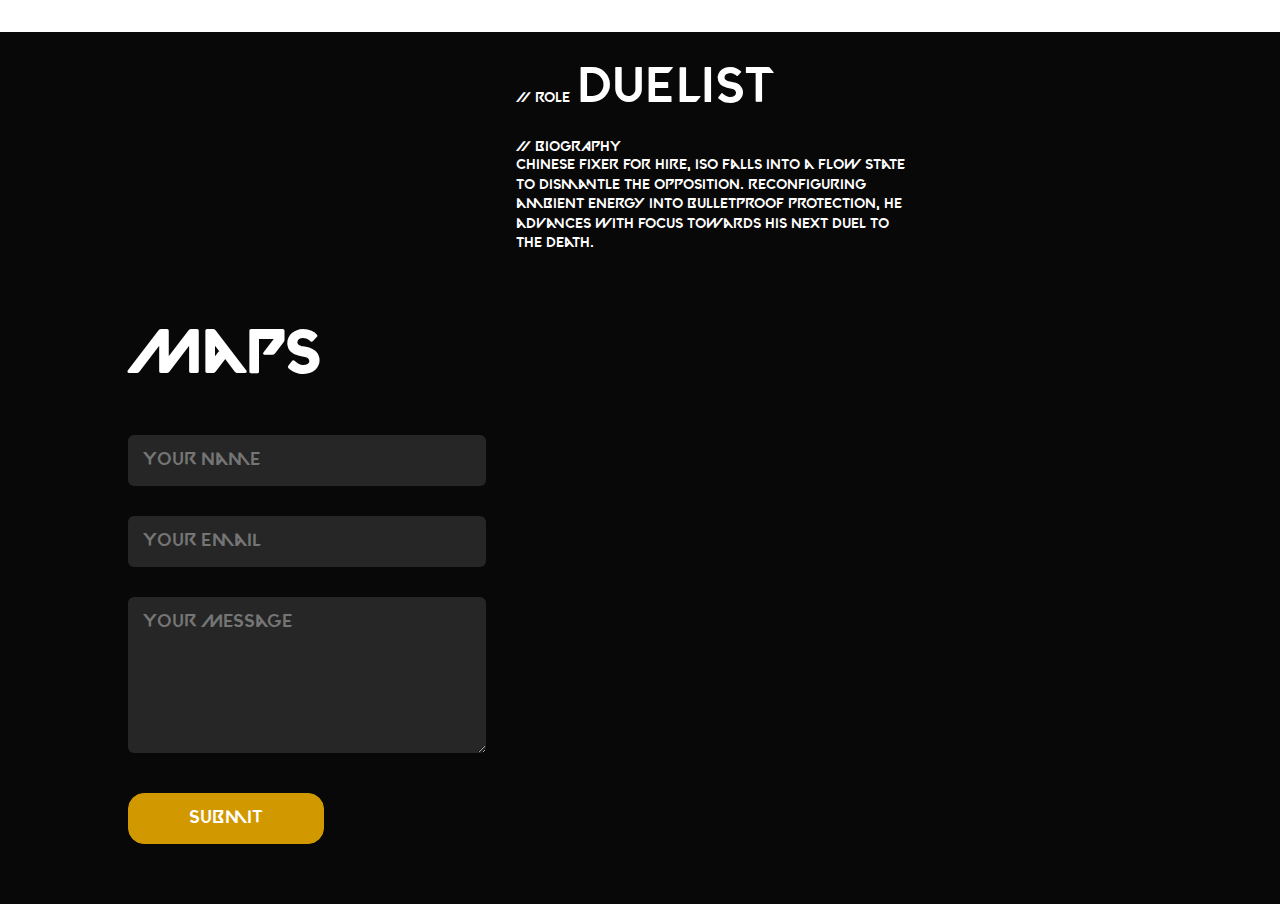
==== commit 9ac7e981: "." ====
--- a/Project_I-Landing Page/index.html
+++ b/Project_I-Landing Page/index.html
@@ -237,7 +237,7 @@
       object-fit: cover;
       z-index: 1; /* Place the video behind the slide content */
     }
-  
+    
     .white-div {
       position: absolute;
       top: 0;
@@ -250,6 +250,8 @@
 
     .video-hero-opacity {
       opacity: 0.5;
+      width: 100%;
+      
     }
 
     .agent-hero{
@@ -258,7 +260,7 @@
 
     .agent-hero-text {
       padding-top: 140px;
-      width: 60%;
+      width: 100%;
       max-width: 400px;
       margin: 0 auto;
     }
@@ -328,21 +330,13 @@
     <div class="container">
       <div class="row">
         <div class="contact-left">
-          <h1 class="subtitle">Contact Me</h1>
+          <h1 class="subtitle">Maps</h1>
+          
           <p>
-            <i class="fa-solid fa-paper-plane"></i>pariyakorn.ch@gmail.com
-          </p>
-          <p><i class="fa-solid fa-phone"></i>(66+) 954868081</p>
-
-          <div class="social-icon">
-            <a href="https://www.facebook.com/pariyakorn.kanlayavinai"><i class="fa-brands fa-facebook"></i></a>
-            <a href="https://instagram.com/d_dreaminn?igshid=MTNiYzNiMzkwZA%3D%3D&utm_source=qr">
-              <i class="fa-brands fa-square-instagram"></i></a>
-            <a href="https://line.me/ti/p/OzZ4C4pS9g"><i class="fa-brands fa-line"></i></a>
-          </div>
-          <a href="images/Pariyakorn-cv.pdf" download class="btn2 btn3">Download CV</a>
-        </div>
-        <div class="contact-right">
+            
+          
+
+          
           <form name="submit-to-google-sheet">
             <input type="text" name="Name" placeholder="Your Name" required />
             <input type="email" name="Email" placeholder="Your Email" required />
